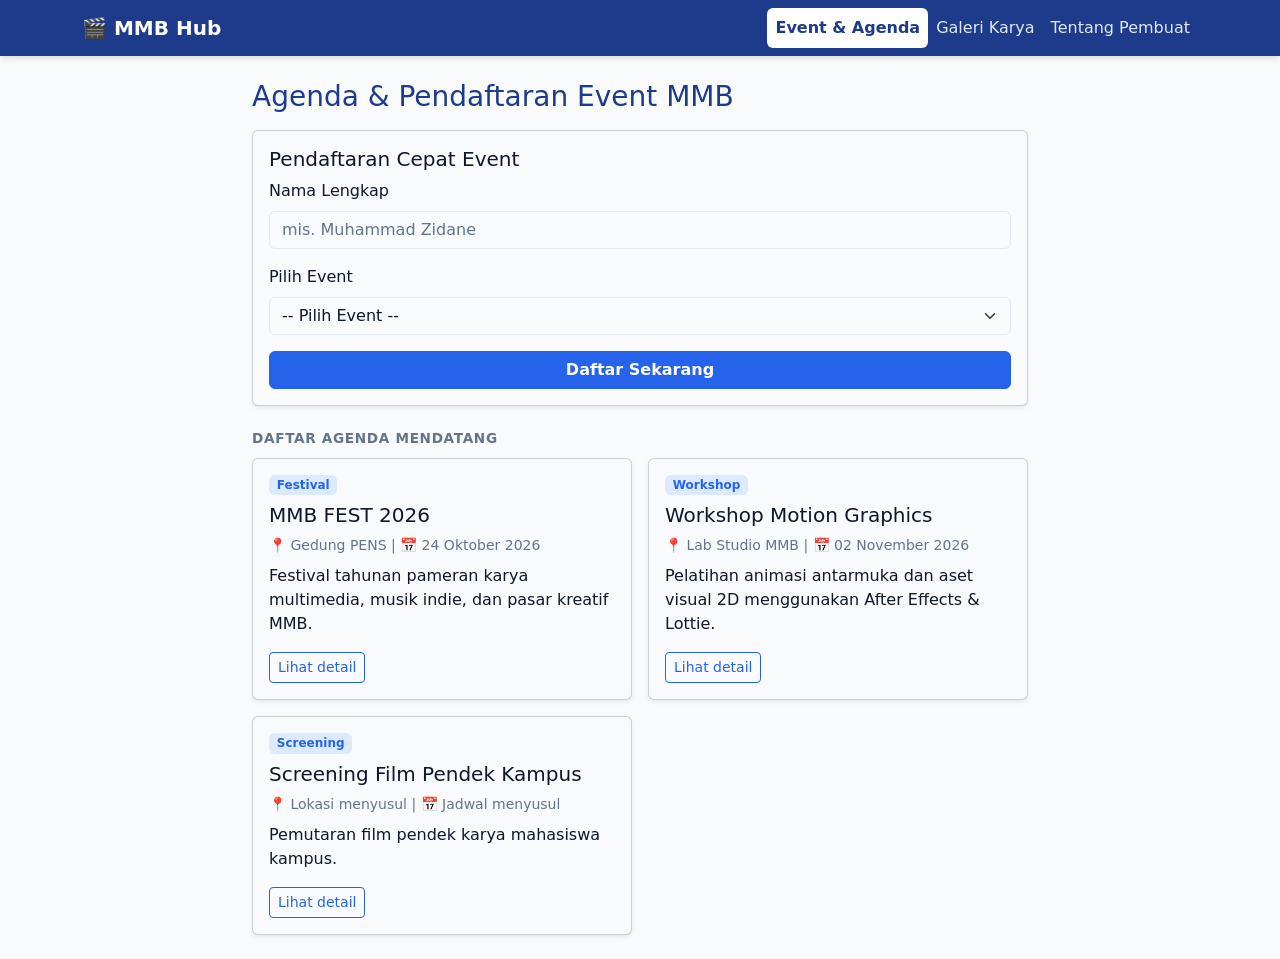
==== index.html @ b41ad84f "feat(ui): pasang Bootstrap 5.3.3 (navbar, card, modal, toast) dan pembungkus ui-pustaka.js" ====
<!doctype html>
<html lang="id">
<head>
  <meta charset="utf-8">
  <meta name="viewport" content="width=device-width, initial-scale=1">
  <title>MMB Media & Event Hub — Project Akhir PPV</title>
  <!-- Bootstrap 5.3.3 (versi terkunci). Urutan penting: pustaka dulu, gaya sendiri sesudahnya. -->
  <link rel="stylesheet" href="https://cdn.jsdelivr.net/npm/bootstrap@5.3.3/dist/css/bootstrap.min.css">
  <link rel="stylesheet" href="src/style.css">
</head>
<body>
  <a class="visually-hidden-focusable" href="#konten">Lewati ke konten</a>

  <!-- KOMPONEN 1: Navbar (collapse di layar sempit) -->
  <nav class="navbar navbar-expand-md app-navbar sticky-top" aria-label="Navigasi utama">
    <div class="container">
      <a class="navbar-brand" href="#event" data-view="event"><span aria-hidden="true">🎬</span> MMB Hub</a>
      <button class="navbar-toggler" type="button" data-bs-toggle="collapse" data-bs-target="#menuUtama"
              aria-controls="menuUtama" aria-expanded="false" aria-label="Buka menu">
        <span class="navbar-toggler-icon"></span>
      </button>
      <div class="collapse navbar-collapse" id="menuUtama">
        <ul class="navbar-nav ms-md-auto" id="menu-tampilan">
          <li class="nav-item"><button type="button" class="nav-link active" data-view="event" aria-current="page">Event &amp; Agenda</button></li>
          <li class="nav-item"><button type="button" class="nav-link" data-view="galeri">Galeri Karya</button></li>
          <li class="nav-item"><button type="button" class="nav-link" data-view="tentang">Tentang Pembuat</button></li>
        </ul>
      </div>
    </div>
  </nav>

  <main id="konten" class="container app-container py-4">

    <!-- Tampilan 1: Event & Agenda -->
    <section id="event" class="view-section aktif" aria-labelledby="judul-event">
      <h1 id="judul-event" class="h3 mb-3">Agenda &amp; Pendaftaran Event MMB</h1>

      <!-- KOMPONEN 2: Card (form pendaftaran) -->
      <div class="card shadow-sm mb-4">
        <div class="card-body">
          <h2 class="h5 card-title">Pendaftaran Cepat Event</h2>
          <form id="form-rsvp" novalidate>
            <div class="mb-3">
              <label for="nama" class="form-label">Nama Lengkap</label>
              <input type="text" id="nama" name="nama" class="form-control" placeholder="mis. Muhammad Zidane" autocomplete="off" aria-describedby="err-nama">
              <div id="err-nama" class="invalid-feedback" role="alert"></div>
            </div>
            <div class="mb-3">
              <label for="pilihan-event" class="form-label">Pilih Event</label>
              <select id="pilihan-event" name="pilihan-event" class="form-select" aria-describedby="err-event"></select>
              <div id="err-event" class="invalid-feedback" role="alert"></div>
            </div>
            <button type="submit" class="btn btn-primary w-100">Daftar Sekarang</button>
          </form>
        </div>
      </div>

      <h2 class="section-title">Daftar Agenda Mendatang</h2>
      <div id="event-grid" class="row g-3"></div>
    </section>

    <!-- Tampilan 2: Galeri Karya (media gambar + audio) -->
    <section id="galeri" class="view-section" hidden aria-labelledby="judul-galeri">
      <h1 id="judul-galeri" class="h3 mb-3">Galeri Karya &amp; Aset Media</h1>

      <div class="card shadow-sm mb-4">
        <div class="card-body">
          <h2 class="h5 card-title"><span aria-hidden="true">🎵</span> Audio Highlight: Theme Song MMB FEST</h2>
          <p class="text-body-secondary small">Sampel audio promosi event MMB FEST 2026</p>
          <audio id="audio-jingle" controls class="w-100">
            <source src="assets/jingle-mmbfest.mp3" type="audio/mpeg">
            <source src="assets/jingle-mmbfest.ogg" type="audio/ogg">
            Peramban Anda tidak mendukung elemen pemutar audio.
          </audio>
          <p id="audio-pesan" class="text-danger small mt-2 mb-0" role="status" hidden>Audio belum bisa dimuat. Coba muat ulang halaman.</p>
        </div>
      </div>

      <div class="row g-3">
        <div class="col-12 col-md-6">
          <article class="card h-100 shadow-sm">
            <div class="img-wrapper m-3 mb-0">
              <img src="assets/poster-mmbfest.jpg" alt="Poster Resmi MMB FEST 2026" class="media-img" loading="lazy">
            </div>
            <div class="card-body">
              <h2 class="h5 card-title">Brand Identity MMB FEST 2026</h2>
              <p class="card-text">Supergraphics &amp; pedoman visual identitas brand MMB FEST.</p>
            </div>
          </article>
        </div>
        <div class="col-12 col-md-6">
          <article class="card h-100 shadow-sm">
            <div class="img-wrapper m-3 mb-0">
              <img src="assets/kopi-tjangkir.jpg" alt="Desain Aset Motion Graphics Kopi Tjangkir" class="media-img" loading="lazy">
            </div>
            <div class="card-body">
              <h2 class="h5 card-title">Motion Graphics Kopi Tjangkir</h2>
              <p class="card-text">Katalog aset animasi promosional cafe dan spot kreatif.</p>
            </div>
          </article>
        </div>
      </div>
    </section>

    <!-- Tampilan 3: Tentang Pembuat -->
    <section id="tentang" class="view-section" hidden aria-labelledby="judul-tentang">
      <h1 id="judul-tentang" class="h3 mb-3">Tentang Pembuat Prototipe</h1>
      <div class="card shadow-sm">
        <div class="card-body">
          <div class="d-flex align-items-center gap-3 mb-3">
            <div class="avatar" aria-hidden="true">MZ</div>
            <div>
              <h2 class="h5 mb-1">Muhammad Zidane Khairu Najah</h2>
              <p class="text-body-secondary small mb-0">NRP: 5125500046 | Kelas: 3 D3 MM B</p>
              <p class="text-body-secondary small mb-0">Politeknik Elektronika Negeri Surabaya (PENS)</p>
            </div>
          </div>
          <hr>
          <h3 class="h6">Fokus Keahlian &amp; Minat:</h3>
          <ul>
            <li>🎨 Graphic Design &amp; Visual Brand Identity</li>
            <li>🎬 Motion Graphics &amp; 2D Animation</li>
            <li>💻 Pemrograman Visual &amp; Front-End Web Development</li>
          </ul>
          <p class="small text-body-secondary mb-0">Dikembangkan dari Tugas 4 menjadi Project Akhir Praktikum Pemrograman Visual (TB033109).</p>
        </div>
      </div>
    </section>
  </main>

  <!-- KOMPONEN 3: Modal (detail event) -->
  <div class="modal fade" id="modalDetail" tabindex="-1" aria-labelledby="judulDetail" aria-hidden="true">
    <div class="modal-dialog modal-dialog-centered">
      <div class="modal-content">
        <div class="modal-header">
          <h2 class="modal-title h5" id="judulDetail" data-judul></h2>
          <button type="button" class="btn-close" data-bs-dismiss="modal" aria-label="Tutup"></button>
        </div>
        <div class="modal-body">
          <p class="text-body-secondary small" data-meta></p>
          <p data-isi class="mb-0"></p>
        </div>
        <div class="modal-footer">
          <button type="button" class="btn btn-outline-secondary" data-bs-dismiss="modal">Tutup</button>
          <button type="button" class="btn btn-primary" id="tombol-daftar-modal">Daftar event ini</button>
        </div>
      </div>
    </div>
  </div>

  <!-- KOMPONEN 4: Toast (umpan balik pendaftaran) -->
  <div class="toast-container position-fixed bottom-0 end-0 p-3">
    <div id="toastInfo" class="toast align-items-center text-bg-success border-0" role="status" aria-live="polite" aria-atomic="true">
      <div class="d-flex">
        <div class="toast-body" data-pesan></div>
        <button type="button" class="btn-close btn-close-white me-2 m-auto" data-bs-dismiss="toast" aria-label="Tutup"></button>
      </div>
    </div>
  </div>

  <!-- Bundle JS Bootstrap (sudah termasuk Popper), versi terkunci. Hanya ui-pustaka.js yang memanggil API-nya. -->
  <script src="https://cdn.jsdelivr.net/npm/bootstrap@5.3.3/dist/js/bootstrap.bundle.min.js" defer></script>
  <script src="src/ui-pustaka.js" defer></script>
  <script src="src/main.js" defer></script>
</body>
</html>
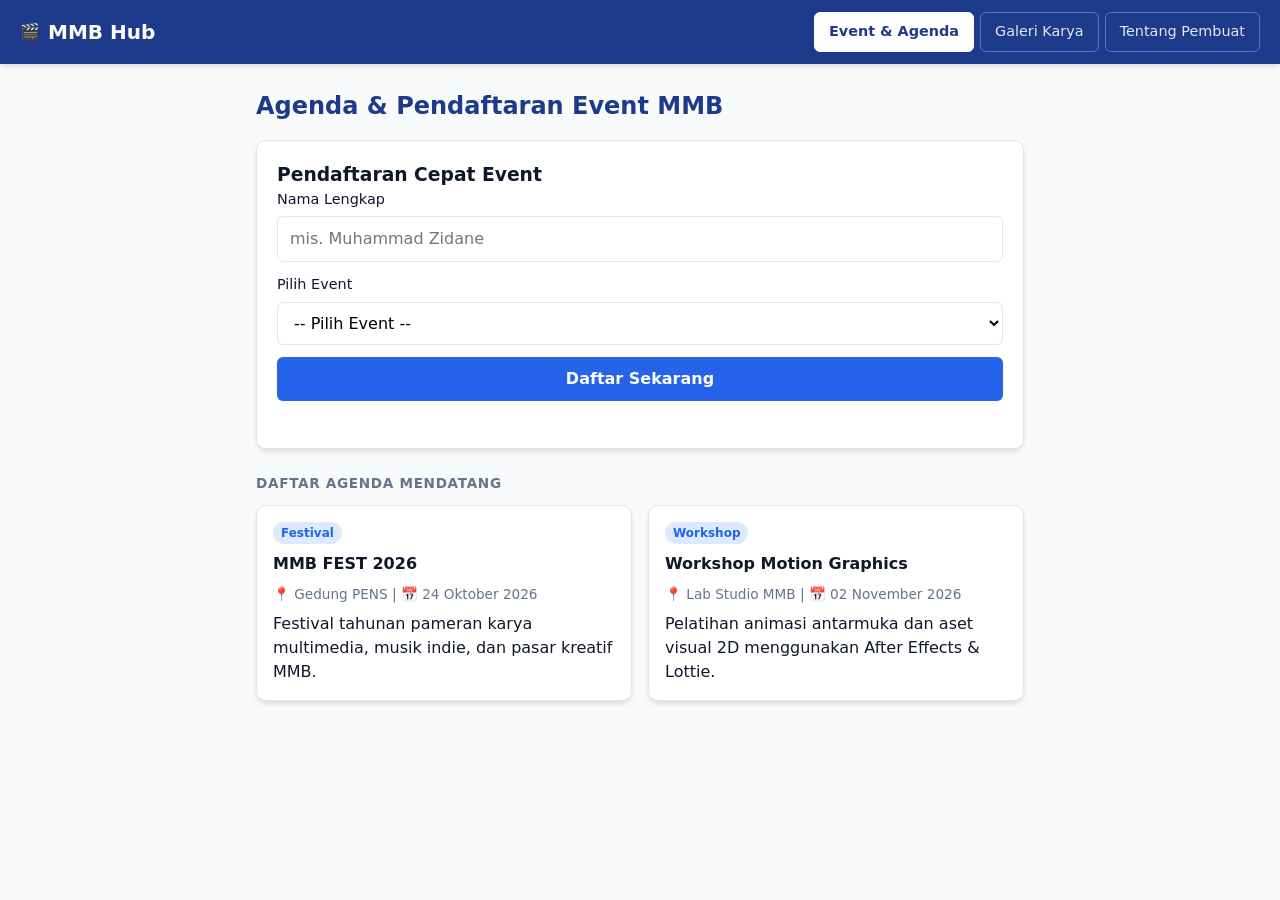
==== commit f19deac5: "docs: README awal dan struktur folder src/ assets/ docs/" ====
--- a/index.html
+++ b/index.html
@@ -3,164 +3,129 @@
 <head>
   <meta charset="utf-8">
   <meta name="viewport" content="width=device-width, initial-scale=1">
-  <title>MMB Media & Event Hub — Project Akhir PPV</title>
-  <!-- Bootstrap 5.3.3 (versi terkunci). Urutan penting: pustaka dulu, gaya sendiri sesudahnya. -->
-  <link rel="stylesheet" href="https://cdn.jsdelivr.net/npm/bootstrap@5.3.3/dist/css/bootstrap.min.css">
+  <title>MMB Media & Event Hub — Prototipe Terpadu</title>
   <link rel="stylesheet" href="src/style.css">
 </head>
 <body>
-  <a class="visually-hidden-focusable" href="#konten">Lewati ke konten</a>
+  <header class="app-header">
+    <div class="brand">
+      <span class="logo-icon" aria-hidden="true">🎬</span>
+      <h1>MMB Hub</h1>
+    </div>
+    <nav class="nav-tab" aria-label="Navigasi Utama">
+      <button type="button" data-view="event" aria-current="page">Event & Agenda</button>
+      <button type="button" data-view="galeri">Galeri Karya</button>
+      <button type="button" data-view="tentang">Tentang Pembuat</button>
+    </nav>
+  </header>
 
-  <!-- KOMPONEN 1: Navbar (collapse di layar sempit) -->
-  <nav class="navbar navbar-expand-md app-navbar sticky-top" aria-label="Navigasi utama">
-    <div class="container">
-      <a class="navbar-brand" href="#event" data-view="event"><span aria-hidden="true">🎬</span> MMB Hub</a>
-      <button class="navbar-toggler" type="button" data-bs-toggle="collapse" data-bs-target="#menuUtama"
-              aria-controls="menuUtama" aria-expanded="false" aria-label="Buka menu">
-        <span class="navbar-toggler-icon"></span>
-      </button>
-      <div class="collapse navbar-collapse" id="menuUtama">
-        <ul class="navbar-nav ms-md-auto" id="menu-tampilan">
-          <li class="nav-item"><button type="button" class="nav-link active" data-view="event" aria-current="page">Event &amp; Agenda</button></li>
-          <li class="nav-item"><button type="button" class="nav-link" data-view="galeri">Galeri Karya</button></li>
-          <li class="nav-item"><button type="button" class="nav-link" data-view="tentang">Tentang Pembuat</button></li>
-        </ul>
-      </div>
-    </div>
-  </nav>
-
-  <main id="konten" class="container app-container py-4">
-
+  <main class="app-container">
     <!-- Tampilan 1: Event & Agenda -->
     <section id="event" class="view-section aktif" aria-labelledby="judul-event">
-      <h1 id="judul-event" class="h3 mb-3">Agenda &amp; Pendaftaran Event MMB</h1>
-
-      <!-- KOMPONEN 2: Card (form pendaftaran) -->
-      <div class="card shadow-sm mb-4">
-        <div class="card-body">
-          <h2 class="h5 card-title">Pendaftaran Cepat Event</h2>
-          <form id="form-rsvp" novalidate>
-            <div class="mb-3">
-              <label for="nama" class="form-label">Nama Lengkap</label>
-              <input type="text" id="nama" name="nama" class="form-control" placeholder="mis. Muhammad Zidane" autocomplete="off" aria-describedby="err-nama">
-              <div id="err-nama" class="invalid-feedback" role="alert"></div>
-            </div>
-            <div class="mb-3">
-              <label for="pilihan-event" class="form-label">Pilih Event</label>
-              <select id="pilihan-event" name="pilihan-event" class="form-select" aria-describedby="err-event"></select>
-              <div id="err-event" class="invalid-feedback" role="alert"></div>
-            </div>
-            <button type="submit" class="btn btn-primary w-100">Daftar Sekarang</button>
-          </form>
-        </div>
+      <h2 id="judul-event">Agenda & Pendaftaran Event MMB</h2>
+      
+      <div class="card-box">
+        <h3>Pendaftaran Cepat Event</h3>
+        <form id="form-rsvp" novalidate>
+          <div class="form-group">
+            <label for="nama">Nama Lengkap</label>
+            <input type="text" id="nama" name="nama" placeholder="mis. Muhammad Zidane" autocomplete="off">
+          </div>
+          <div class="form-group">
+            <label for="pilihan-event">Pilih Event</label>
+            <select id="pilihan-event" name="pilihan-event">
+              <option value="">-- Pilih Event --</option>
+              <option value="MMB Fest 2026">MMB FEST 2026</option>
+              <option value="Workshop Motion Graphics">Workshop Motion Graphics</option>
+              <option value="Screening Film Pendek">Screening Film Pendek Kampus</option>
+            </select>
+          </div>
+          <button type="submit" class="btn-primary">Daftar Sekarang</button>
+          <p id="pesan-form" class="pesan-status" role="alert"></p>
+        </form>
       </div>
 
-      <h2 class="section-title">Daftar Agenda Mendatang</h2>
-      <div id="event-grid" class="row g-3"></div>
+      <div class="section-title">Daftar Agenda Mendatang</div>
+      <div id="event-grid" class="grid-container">
+        <article class="card">
+          <span class="badge">Festival</span>
+          <h4>MMB FEST 2026</h4>
+          <p class="meta">📍 Gedung PENS | 📅 24 Oktober 2026</p>
+          <p>Festival tahunan pameran karya multimedia, musik indie, dan pasar kreatif MMB.</p>
+        </article>
+        <article class="card">
+          <span class="badge">Workshop</span>
+          <h4>Workshop Motion Graphics</h4>
+          <p class="meta">📍 Lab Studio MMB | 📅 02 November 2026</p>
+          <p>Pelatihan animasi antarmuka dan aset visual 2D menggunakan After Effects & Lottie.</p>
+        </article>
+      </div>
     </section>
 
-    <!-- Tampilan 2: Galeri Karya (media gambar + audio) -->
+    <!-- Tampilan 2: Galeri Karya (Media Gambar & Audio) -->
     <section id="galeri" class="view-section" hidden aria-labelledby="judul-galeri">
-      <h1 id="judul-galeri" class="h3 mb-3">Galeri Karya &amp; Aset Media</h1>
+      <h2 id="judul-galeri">Galeri Karya & Aset Media</h2>
 
-      <div class="card shadow-sm mb-4">
-        <div class="card-body">
-          <h2 class="h5 card-title"><span aria-hidden="true">🎵</span> Audio Highlight: Theme Song MMB FEST</h2>
-          <p class="text-body-secondary small">Sampel audio promosi event MMB FEST 2026</p>
-          <audio id="audio-jingle" controls class="w-100">
-            <source src="assets/jingle-mmbfest.mp3" type="audio/mpeg">
-            <source src="assets/jingle-mmbfest.ogg" type="audio/ogg">
-            Peramban Anda tidak mendukung elemen pemutar audio.
-          </audio>
-          <p id="audio-pesan" class="text-danger small mt-2 mb-0" role="status" hidden>Audio belum bisa dimuat. Coba muat ulang halaman.</p>
-        </div>
+      <!-- Media 2: Audio Player -->
+      <div class="card-box audio-card">
+        <h3>🎵 Audio Highlight: Theme Song MMB FEST</h3>
+        <p class="meta">Sampel audio promosi event MMB FEST 2026</p>
+        <audio controls class="audio-player">
+          <source src="assets/jingle-mmbfest.mp3" type="audio/mpeg">
+          <source src="assets/jingle-mmbfest.ogg" type="audio/ogg">
+          Peramban Anda tidak mendukung elemen pemutar audio.
+        </audio>
       </div>
 
-      <div class="row g-3">
-        <div class="col-12 col-md-6">
-          <article class="card h-100 shadow-sm">
-            <div class="img-wrapper m-3 mb-0">
-              <img src="assets/poster-mmbfest.jpg" alt="Poster Resmi MMB FEST 2026" class="media-img" loading="lazy">
-            </div>
-            <div class="card-body">
-              <h2 class="h5 card-title">Brand Identity MMB FEST 2026</h2>
-              <p class="card-text">Supergraphics &amp; pedoman visual identitas brand MMB FEST.</p>
-            </div>
-          </article>
-        </div>
-        <div class="col-12 col-md-6">
-          <article class="card h-100 shadow-sm">
-            <div class="img-wrapper m-3 mb-0">
-              <img src="assets/kopi-tjangkir.jpg" alt="Desain Aset Motion Graphics Kopi Tjangkir" class="media-img" loading="lazy">
-            </div>
-            <div class="card-body">
-              <h2 class="h5 card-title">Motion Graphics Kopi Tjangkir</h2>
-              <p class="card-text">Katalog aset animasi promosional cafe dan spot kreatif.</p>
-            </div>
-          </article>
-        </div>
+      <!-- Media 1: Gambar dengan Fallback Error Handler -->
+      <div class="grid-container">
+        <article class="card media-card">
+          <div class="img-wrapper">
+            <img src="assets/poster-mmbfest.jpg" alt="Poster Resmi MMB FEST 2026" class="media-img">
+          </div>
+          <div class="card-body">
+            <h4>Brand Identity MMB FEST 2026</h4>
+            <p>Supergraphics & pedoman visual identitas brand MMB FEST.</p>
+          </div>
+        </article>
+
+        <article class="card media-card">
+          <div class="img-wrapper">
+            <img src="assets/kopi-tjangkir.jpg" alt="Desain Aset Motion Graphics Kopi Tjangkir" class="media-img">
+          </div>
+          <div class="card-body">
+            <h4>Motion Graphics Kopi Tjangkir</h4>
+            <p>Katalog aset animasi promosional cafe dan spot kreatif.</p>
+          </div>
+        </article>
       </div>
     </section>
 
     <!-- Tampilan 3: Tentang Pembuat -->
     <section id="tentang" class="view-section" hidden aria-labelledby="judul-tentang">
-      <h1 id="judul-tentang" class="h3 mb-3">Tentang Pembuat Prototipe</h1>
-      <div class="card shadow-sm">
-        <div class="card-body">
-          <div class="d-flex align-items-center gap-3 mb-3">
-            <div class="avatar" aria-hidden="true">MZ</div>
-            <div>
-              <h2 class="h5 mb-1">Muhammad Zidane Khairu Najah</h2>
-              <p class="text-body-secondary small mb-0">NRP: 5125500046 | Kelas: 3 D3 MM B</p>
-              <p class="text-body-secondary small mb-0">Politeknik Elektronika Negeri Surabaya (PENS)</p>
-            </div>
+      <h2 id="judul-tentang">Tentang Pembuat Prototipe</h2>
+      
+      <div class="card-box profile-card">
+        <div class="profile-header">
+          <div class="avatar">MZ</div>
+          <div>
+            <h3>Muhammad Zidane Khairu Najah</h3>
+            <p class="meta">NRP: 5125500046 | Kelas: 3 D3 MM B</p>
+            <p class="meta">Politeknik Elektronika Negeri Surabaya (PENS)</p>
           </div>
-          <hr>
-          <h3 class="h6">Fokus Keahlian &amp; Minat:</h3>
-          <ul>
-            <li>🎨 Graphic Design &amp; Visual Brand Identity</li>
-            <li>🎬 Motion Graphics &amp; 2D Animation</li>
-            <li>💻 Pemrograman Visual &amp; Front-End Web Development</li>
-          </ul>
-          <p class="small text-body-secondary mb-0">Dikembangkan dari Tugas 4 menjadi Project Akhir Praktikum Pemrograman Visual (TB033109).</p>
         </div>
+        <hr class="divider">
+        <h4>Fokus Keahlian & Minat:</h4>
+        <ul class="skills-list">
+          <li>🎨 Graphic Design & Visual Brand Identity</li>
+          <li>🎬 Motion Graphics & 2D Animation</li>
+          <li>💻 Pemrograman Visual & Front-End Web Development</li>
+        </ul>
+        <p class="note">Aplikasi ini dikembangkan sebagai Tugas 4 Praktikum Pemrograman Visual (TB033109).</p>
       </div>
     </section>
   </main>
 
-  <!-- KOMPONEN 3: Modal (detail event) -->
-  <div class="modal fade" id="modalDetail" tabindex="-1" aria-labelledby="judulDetail" aria-hidden="true">
-    <div class="modal-dialog modal-dialog-centered">
-      <div class="modal-content">
-        <div class="modal-header">
-          <h2 class="modal-title h5" id="judulDetail" data-judul></h2>
-          <button type="button" class="btn-close" data-bs-dismiss="modal" aria-label="Tutup"></button>
-        </div>
-        <div class="modal-body">
-          <p class="text-body-secondary small" data-meta></p>
-          <p data-isi class="mb-0"></p>
-        </div>
-        <div class="modal-footer">
-          <button type="button" class="btn btn-outline-secondary" data-bs-dismiss="modal">Tutup</button>
-          <button type="button" class="btn btn-primary" id="tombol-daftar-modal">Daftar event ini</button>
-        </div>
-      </div>
-    </div>
-  </div>
-
-  <!-- KOMPONEN 4: Toast (umpan balik pendaftaran) -->
-  <div class="toast-container position-fixed bottom-0 end-0 p-3">
-    <div id="toastInfo" class="toast align-items-center text-bg-success border-0" role="status" aria-live="polite" aria-atomic="true">
-      <div class="d-flex">
-        <div class="toast-body" data-pesan></div>
-        <button type="button" class="btn-close btn-close-white me-2 m-auto" data-bs-dismiss="toast" aria-label="Tutup"></button>
-      </div>
-    </div>
-  </div>
-
-  <!-- Bundle JS Bootstrap (sudah termasuk Popper), versi terkunci. Hanya ui-pustaka.js yang memanggil API-nya. -->
-  <script src="https://cdn.jsdelivr.net/npm/bootstrap@5.3.3/dist/js/bootstrap.bundle.min.js" defer></script>
-  <script src="src/ui-pustaka.js" defer></script>
   <script src="src/main.js" defer></script>
 </body>
 </html>
--- a/src/style.css
+++ b/src/style.css
@@ -0,0 +1,310 @@
+:root {
+  --primary: #1e3a8a;
+  --accent: #2563eb;
+  --accent-hover: #1d4ed8;
+  --bg: #f8fafc;
+  --surface: #ffffff;
+  --text: #0f172a;
+  --muted: #64748b;
+  --border: #e2e8f0;
+  --error: #dc2626;
+  --success: #16a34a;
+  --shadow: 0 4px 6px -1px rgba(0, 0, 0, 0.1), 0 2px 4px -2px rgba(0, 0, 0, 0.05);
+  font-family: system-ui, -apple-system, BlinkMacSystemFont, "Segoe UI", Roboto, sans-serif;
+}
+
+* {
+  box-sizing: border-box;
+  margin: 0;
+  padding: 0;
+}
+
+body {
+  background-color: var(--bg);
+  color: var(--text);
+  line-height: 1.5;
+  overflow-x: hidden;
+}
+
+/* Header & Navigasi */
+.app-header {
+  background-color: var(--primary);
+  color: #ffffff;
+  padding: 12px 20px;
+  display: flex;
+  flex-wrap: wrap;
+  align-items: center;
+  justify-content: space-between;
+  gap: 12px;
+  box-shadow: var(--shadow);
+}
+
+.brand {
+  display: flex;
+  align-items: center;
+  gap: 8px;
+}
+
+.brand h1 {
+  font-size: 1.25rem;
+  font-weight: 700;
+}
+
+.nav-tab {
+  display: flex;
+  gap: 6px;
+}
+
+.nav-tab button {
+  background: transparent;
+  color: #e2e8f0;
+  border: 1px solid rgba(255, 255, 255, 0.3);
+  padding: 8px 14px;
+  border-radius: 6px;
+  font: inherit;
+  font-size: 0.9rem;
+  cursor: pointer;
+  transition: background-color 0.2s, color 0.2s;
+}
+
+.nav-tab button:hover {
+  background: rgba(255, 255, 255, 0.15);
+}
+
+.nav-tab button[aria-current="page"] {
+  background-color: #ffffff;
+  color: var(--primary);
+  font-weight: 600;
+  border-color: #ffffff;
+}
+
+/* Container & Layout */
+.app-container {
+  max-width: 800px;
+  margin: 24px auto;
+  padding: 0 16px;
+}
+
+.view-section {
+  opacity: 0;
+  transform: translateY(10px);
+  transition: opacity 0.25s ease-out, transform 0.25s ease-out;
+}
+
+.view-section.aktif {
+  opacity: 1;
+  transform: translateY(0);
+}
+
+.view-section h2 {
+  font-size: 1.5rem;
+  margin-bottom: 16px;
+  color: var(--primary);
+}
+
+.section-title {
+  font-weight: 600;
+  margin: 24px 0 12px;
+  color: var(--muted);
+  text-transform: uppercase;
+  font-size: 0.85rem;
+  letter-spacing: 0.05em;
+}
+
+/* Kartu & Kotak Konten */
+.card-box {
+  background: var(--surface);
+  border: 1px solid var(--border);
+  border-radius: 10px;
+  padding: 20px;
+  box-shadow: var(--shadow);
+  margin-bottom: 20px;
+}
+
+.grid-container {
+  display: grid;
+  grid-template-columns: repeat(auto-fit, minmax(280px, 1fr));
+  gap: 16px;
+}
+
+.card {
+  background: var(--surface);
+  border: 1px solid var(--border);
+  border-radius: 10px;
+  padding: 16px;
+  box-shadow: var(--shadow);
+  display: flex;
+  flex-direction: column;
+  gap: 8px;
+}
+
+.badge {
+  align-self: flex-start;
+  background-color: #dbeafe;
+  color: var(--accent);
+  font-size: 0.75rem;
+  font-weight: 600;
+  padding: 2px 8px;
+  border-radius: 12px;
+}
+
+.meta {
+  font-size: 0.85rem;
+  color: var(--muted);
+}
+
+/* Form Interaktif */
+.form-group {
+  margin-bottom: 12px;
+  display: flex;
+  flex-direction: column;
+  gap: 6px;
+}
+
+label {
+  font-size: 0.9rem;
+  font-weight: 500;
+}
+
+input, select {
+  width: 100%;
+  padding: 10px 12px;
+  border: 1px solid var(--border);
+  border-radius: 6px;
+  font: inherit;
+  background-color: #fff;
+}
+
+input[aria-invalid="true"] {
+  border-color: var(--error);
+  outline: 1px solid var(--error);
+}
+
+.btn-primary {
+  background-color: var(--accent);
+  color: #ffffff;
+  border: 0;
+  padding: 10px 18px;
+  border-radius: 6px;
+  font: inherit;
+  font-weight: 600;
+  cursor: pointer;
+  transition: background-color 0.2s;
+  width: 100%;
+}
+
+.btn-primary:hover {
+  background-color: var(--accent-hover);
+}
+
+.pesan-status {
+  margin-top: 10px;
+  font-size: 0.875rem;
+  min-height: 1.2em;
+}
+
+.pesan-status.error {
+  color: var(--error);
+}
+
+.pesan-status.sukses {
+  color: var(--success);
+}
+
+/* Media Element styling */
+.audio-player {
+  width: 100%;
+  margin-top: 10px;
+}
+
+.img-wrapper {
+  width: 100%;
+  height: 180px;
+  background-color: #e2e8f0;
+  border-radius: 6px;
+  overflow: hidden;
+  display: flex;
+  align-items: center;
+  justify-content: center;
+}
+
+.media-img {
+  width: 100%;
+  height: 100%;
+  object-fit: cover;
+}
+
+.img-fallback {
+  color: var(--muted);
+  font-size: 0.85rem;
+  text-align: center;
+  padding: 10px;
+}
+
+/* Profile Card */
+.profile-header {
+  display: flex;
+  align-items: center;
+  gap: 16px;
+}
+
+.avatar {
+  width: 56px;
+  height: 56px;
+  border-radius: 50%;
+  background-color: var(--primary);
+  color: #fff;
+  display: flex;
+  align-items: center;
+  justify-content: center;
+  font-weight: bold;
+  font-size: 1.2rem;
+}
+
+.divider {
+  margin: 16px 0;
+  border: 0;
+  border-top: 1px solid var(--border);
+}
+
+.skills-list {
+  list-style: none;
+  margin: 8px 0 16px;
+}
+
+.skills-list li {
+  padding: 4px 0;
+  font-size: 0.95rem;
+}
+
+.note {
+  font-size: 0.85rem;
+  color: var(--muted);
+  font-style: italic;
+}
+
+/* Aksesibilitas: Prefers Reduced Motion */
+@media (prefers-reduced-motion: reduce) {
+  .view-section {
+    transition: none !important;
+  }
+}
+
+/* Responsif Layar Ponsel (~400px) */
+@media (max-width: 600px) {
+  .app-header {
+    flex-direction: column;
+    align-items: stretch;
+  }
+  
+  .nav-tab {
+    justify-content: space-between;
+  }
+  
+  .nav-tab button {
+    flex: 1;
+    padding: 8px 4px;
+    font-size: 0.8rem;
+    text-align: center;
+  }
+}
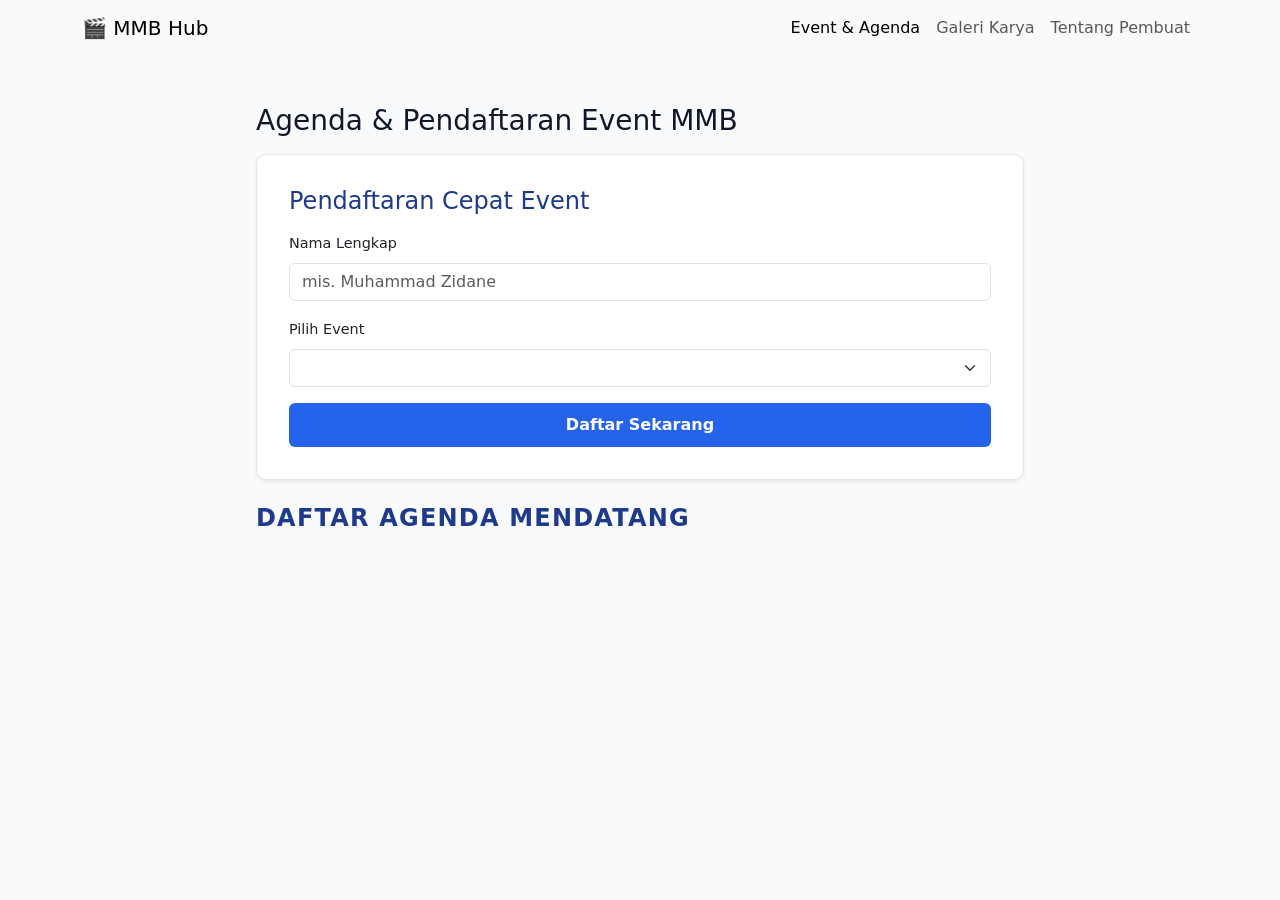
==== commit fbce377c: "fix(navbar): tutup menu otomatis di layar mobile" ====
--- a/index.html
+++ b/index.html
@@ -3,129 +3,164 @@
 <head>
   <meta charset="utf-8">
   <meta name="viewport" content="width=device-width, initial-scale=1">
-  <title>MMB Media & Event Hub — Prototipe Terpadu</title>
+  <title>MMB Media & Event Hub — Project Akhir PPV</title>
+  <!-- Bootstrap 5.3.3 (versi terkunci). Urutan penting: pustaka dulu, gaya sendiri sesudahnya. -->
+  <link rel="stylesheet" href="https://cdn.jsdelivr.net/npm/bootstrap@5.3.3/dist/css/bootstrap.min.css">
   <link rel="stylesheet" href="src/style.css">
 </head>
 <body>
-  <header class="app-header">
-    <div class="brand">
-      <span class="logo-icon" aria-hidden="true">🎬</span>
-      <h1>MMB Hub</h1>
+  <a class="visually-hidden-focusable" href="#konten">Lewati ke konten</a>
+
+  <!-- KOMPONEN 1: Navbar (collapse di layar sempit) -->
+  <nav class="navbar navbar-expand-md app-navbar sticky-top" aria-label="Navigasi utama">
+    <div class="container">
+      <a class="navbar-brand" href="#event" data-view="event"><span aria-hidden="true">🎬</span> MMB Hub</a>
+      <button class="navbar-toggler" type="button" data-bs-toggle="collapse" data-bs-target="#menuUtama"
+              aria-controls="menuUtama" aria-expanded="false" aria-label="Buka menu">
+        <span class="navbar-toggler-icon"></span>
+      </button>
+      <div class="collapse navbar-collapse" id="menuUtama">
+        <ul class="navbar-nav ms-md-auto" id="menu-tampilan">
+<li class="nav-item"><button type="button" class="nav-link active" data-bs-toggle="collapse" data-bs-target=".navbar-collapse.show" data-view="event" aria-current="page">Event &amp; Agenda</button></li>
+<li class="nav-item"><button type="button" class="nav-link" data-bs-toggle="collapse" data-bs-target=".navbar-collapse.show" data-view="galeri">Galeri Karya</button></li>
+<li class="nav-item"><button type="button" class="nav-link" data-bs-toggle="collapse" data-bs-target=".navbar-collapse.show" data-view="tentang">Tentang Pembuat</button></li>
+        </ul>
+      </div>
     </div>
-    <nav class="nav-tab" aria-label="Navigasi Utama">
-      <button type="button" data-view="event" aria-current="page">Event & Agenda</button>
-      <button type="button" data-view="galeri">Galeri Karya</button>
-      <button type="button" data-view="tentang">Tentang Pembuat</button>
-    </nav>
-  </header>
+  </nav>
 
-  <main class="app-container">
+  <main id="konten" class="container app-container py-4">
+
     <!-- Tampilan 1: Event & Agenda -->
     <section id="event" class="view-section aktif" aria-labelledby="judul-event">
-      <h2 id="judul-event">Agenda & Pendaftaran Event MMB</h2>
-      
-      <div class="card-box">
-        <h3>Pendaftaran Cepat Event</h3>
-        <form id="form-rsvp" novalidate>
-          <div class="form-group">
-            <label for="nama">Nama Lengkap</label>
-            <input type="text" id="nama" name="nama" placeholder="mis. Muhammad Zidane" autocomplete="off">
-          </div>
-          <div class="form-group">
-            <label for="pilihan-event">Pilih Event</label>
-            <select id="pilihan-event" name="pilihan-event">
-              <option value="">-- Pilih Event --</option>
-              <option value="MMB Fest 2026">MMB FEST 2026</option>
-              <option value="Workshop Motion Graphics">Workshop Motion Graphics</option>
-              <option value="Screening Film Pendek">Screening Film Pendek Kampus</option>
-            </select>
-          </div>
-          <button type="submit" class="btn-primary">Daftar Sekarang</button>
-          <p id="pesan-form" class="pesan-status" role="alert"></p>
-        </form>
+      <h1 id="judul-event" class="h3 mb-3">Agenda &amp; Pendaftaran Event MMB</h1>
+
+      <!-- KOMPONEN 2: Card (form pendaftaran) -->
+      <div class="card shadow-sm mb-4">
+        <div class="card-body">
+          <h2 class="h5 card-title">Pendaftaran Cepat Event</h2>
+          <form id="form-rsvp" novalidate>
+            <div class="mb-3">
+              <label for="nama" class="form-label">Nama Lengkap</label>
+              <input type="text" id="nama" name="nama" class="form-control" placeholder="mis. Muhammad Zidane" autocomplete="off" aria-describedby="err-nama">
+              <div id="err-nama" class="invalid-feedback" role="alert"></div>
+            </div>
+            <div class="mb-3">
+              <label for="pilihan-event" class="form-label">Pilih Event</label>
+              <select id="pilihan-event" name="pilihan-event" class="form-select" aria-describedby="err-event"></select>
+              <div id="err-event" class="invalid-feedback" role="alert"></div>
+            </div>
+            <button type="submit" class="btn btn-primary w-100">Daftar Sekarang</button>
+          </form>
+        </div>
       </div>
 
-      <div class="section-title">Daftar Agenda Mendatang</div>
-      <div id="event-grid" class="grid-container">
-        <article class="card">
-          <span class="badge">Festival</span>
-          <h4>MMB FEST 2026</h4>
-          <p class="meta">📍 Gedung PENS | 📅 24 Oktober 2026</p>
-          <p>Festival tahunan pameran karya multimedia, musik indie, dan pasar kreatif MMB.</p>
-        </article>
-        <article class="card">
-          <span class="badge">Workshop</span>
-          <h4>Workshop Motion Graphics</h4>
-          <p class="meta">📍 Lab Studio MMB | 📅 02 November 2026</p>
-          <p>Pelatihan animasi antarmuka dan aset visual 2D menggunakan After Effects & Lottie.</p>
-        </article>
-      </div>
+      <h2 class="section-title">Daftar Agenda Mendatang</h2>
+      <div id="event-grid" class="row g-3"></div>
     </section>
 
-    <!-- Tampilan 2: Galeri Karya (Media Gambar & Audio) -->
+    <!-- Tampilan 2: Galeri Karya (media gambar + audio) -->
     <section id="galeri" class="view-section" hidden aria-labelledby="judul-galeri">
-      <h2 id="judul-galeri">Galeri Karya & Aset Media</h2>
+      <h1 id="judul-galeri" class="h3 mb-3">Galeri Karya &amp; Aset Media</h1>
 
-      <!-- Media 2: Audio Player -->
-      <div class="card-box audio-card">
-        <h3>🎵 Audio Highlight: Theme Song MMB FEST</h3>
-        <p class="meta">Sampel audio promosi event MMB FEST 2026</p>
-        <audio controls class="audio-player">
-          <source src="assets/jingle-mmbfest.mp3" type="audio/mpeg">
-          <source src="assets/jingle-mmbfest.ogg" type="audio/ogg">
-          Peramban Anda tidak mendukung elemen pemutar audio.
-        </audio>
+      <div class="card shadow-sm mb-4">
+        <div class="card-body">
+          <h2 class="h5 card-title"><span aria-hidden="true">🎵</span> Audio Highlight: Theme Song MMB FEST</h2>
+          <p class="text-body-secondary small">Sampel audio promosi event MMB FEST 2026</p>
+          <audio id="audio-jingle" controls class="w-100">
+            <source src="assets/jingle-mmbfest.mp3" type="audio/mpeg">
+            <source src="assets/jingle-mmbfest.ogg" type="audio/ogg">
+            Peramban Anda tidak mendukung elemen pemutar audio.
+          </audio>
+          <p id="audio-pesan" class="text-danger small mt-2 mb-0" role="status" hidden>Audio belum bisa dimuat. Coba muat ulang halaman.</p>
+        </div>
       </div>
 
-      <!-- Media 1: Gambar dengan Fallback Error Handler -->
-      <div class="grid-container">
-        <article class="card media-card">
-          <div class="img-wrapper">
-            <img src="assets/poster-mmbfest.jpg" alt="Poster Resmi MMB FEST 2026" class="media-img">
-          </div>
-          <div class="card-body">
-            <h4>Brand Identity MMB FEST 2026</h4>
-            <p>Supergraphics & pedoman visual identitas brand MMB FEST.</p>
-          </div>
-        </article>
-
-        <article class="card media-card">
-          <div class="img-wrapper">
-            <img src="assets/kopi-tjangkir.jpg" alt="Desain Aset Motion Graphics Kopi Tjangkir" class="media-img">
-          </div>
-          <div class="card-body">
-            <h4>Motion Graphics Kopi Tjangkir</h4>
-            <p>Katalog aset animasi promosional cafe dan spot kreatif.</p>
-          </div>
-        </article>
+      <div class="row g-3">
+        <div class="col-12 col-md-6">
+          <article class="card h-100 shadow-sm">
+            <div class="img-wrapper m-3 mb-0">
+              <img src="assets/poster-mmbfest.jpg" alt="Poster Resmi MMB FEST 2026" class="media-img" loading="lazy">
+            </div>
+            <div class="card-body">
+              <h2 class="h5 card-title">Brand Identity MMB FEST 2026</h2>
+              <p class="card-text">Supergraphics &amp; pedoman visual identitas brand MMB FEST.</p>
+            </div>
+          </article>
+        </div>
+        <div class="col-12 col-md-6">
+          <article class="card h-100 shadow-sm">
+            <div class="img-wrapper m-3 mb-0">
+              <img src="assets/kopi-tjangkir.jpg" alt="Desain Aset Motion Graphics Kopi Tjangkir" class="media-img" loading="lazy">
+            </div>
+            <div class="card-body">
+              <h2 class="h5 card-title">Motion Graphics Kopi Tjangkir</h2>
+              <p class="card-text">Katalog aset animasi promosional cafe dan spot kreatif.</p>
+            </div>
+          </article>
+        </div>
       </div>
     </section>
 
     <!-- Tampilan 3: Tentang Pembuat -->
     <section id="tentang" class="view-section" hidden aria-labelledby="judul-tentang">
-      <h2 id="judul-tentang">Tentang Pembuat Prototipe</h2>
-      
-      <div class="card-box profile-card">
-        <div class="profile-header">
-          <div class="avatar">MZ</div>
-          <div>
-            <h3>Muhammad Zidane Khairu Najah</h3>
-            <p class="meta">NRP: 5125500046 | Kelas: 3 D3 MM B</p>
-            <p class="meta">Politeknik Elektronika Negeri Surabaya (PENS)</p>
+      <h1 id="judul-tentang" class="h3 mb-3">Tentang Pembuat Prototipe</h1>
+      <div class="card shadow-sm">
+        <div class="card-body">
+          <div class="d-flex align-items-center gap-3 mb-3">
+            <div class="avatar" aria-hidden="true">MZ</div>
+            <div>
+              <h2 class="h5 mb-1">Muhammad Zidane Khairu Najah</h2>
+              <p class="text-body-secondary small mb-0">NRP: 5125500046 | Kelas: 3 D3 MM B</p>
+              <p class="text-body-secondary small mb-0">Politeknik Elektronika Negeri Surabaya (PENS)</p>
+            </div>
           </div>
+          <hr>
+          <h3 class="h6">Fokus Keahlian &amp; Minat:</h3>
+          <ul>
+            <li>🎨 Graphic Design &amp; Visual Brand Identity</li>
+            <li>🎬 Motion Graphics &amp; 2D Animation</li>
+            <li>💻 Pemrograman Visual &amp; Front-End Web Development</li>
+          </ul>
+          <p class="small text-body-secondary mb-0">Dikembangkan dari Tugas 4 menjadi Project Akhir Praktikum Pemrograman Visual (TB033109).</p>
         </div>
-        <hr class="divider">
-        <h4>Fokus Keahlian & Minat:</h4>
-        <ul class="skills-list">
-          <li>🎨 Graphic Design & Visual Brand Identity</li>
-          <li>🎬 Motion Graphics & 2D Animation</li>
-          <li>💻 Pemrograman Visual & Front-End Web Development</li>
-        </ul>
-        <p class="note">Aplikasi ini dikembangkan sebagai Tugas 4 Praktikum Pemrograman Visual (TB033109).</p>
       </div>
     </section>
   </main>
 
+  <!-- KOMPONEN 3: Modal (detail event) -->
+  <div class="modal fade" id="modalDetail" tabindex="-1" aria-labelledby="judulDetail" aria-hidden="true">
+    <div class="modal-dialog modal-dialog-centered">
+      <div class="modal-content">
+        <div class="modal-header">
+          <h2 class="modal-title h5" id="judulDetail" data-judul></h2>
+          <button type="button" class="btn-close" data-bs-dismiss="modal" aria-label="Tutup"></button>
+        </div>
+        <div class="modal-body">
+          <p class="text-body-secondary small" data-meta></p>
+          <p data-isi class="mb-0"></p>
+        </div>
+        <div class="modal-footer">
+          <button type="button" class="btn btn-outline-secondary" data-bs-dismiss="modal">Tutup</button>
+          <button type="button" class="btn btn-primary" id="tombol-daftar-modal">Daftar event ini</button>
+        </div>
+      </div>
+    </div>
+  </div>
+
+  <!-- KOMPONEN 4: Toast (umpan balik pendaftaran) -->
+  <div class="toast-container position-fixed bottom-0 end-0 p-3">
+    <div id="toastInfo" class="toast align-items-center text-bg-success border-0" role="status" aria-live="polite" aria-atomic="true">
+      <div class="d-flex">
+        <div class="toast-body" data-pesan></div>
+        <button type="button" class="btn-close btn-close-white me-2 m-auto" data-bs-dismiss="toast" aria-label="Tutup"></button>
+      </div>
+    </div>
+  </div>
+
+  <!-- Bundle JS Bootstrap (sudah termasuk Popper), versi terkunci. Hanya ui-pustaka.js yang memanggil API-nya. -->
+  <script src="https://cdn.jsdelivr.net/npm/bootstrap@5.3.3/dist/js/bootstrap.bundle.min.js" defer></script>
+  <script src="src/ui-pustaka.js" defer></script>
   <script src="src/main.js" defer></script>
 </body>
 </html>
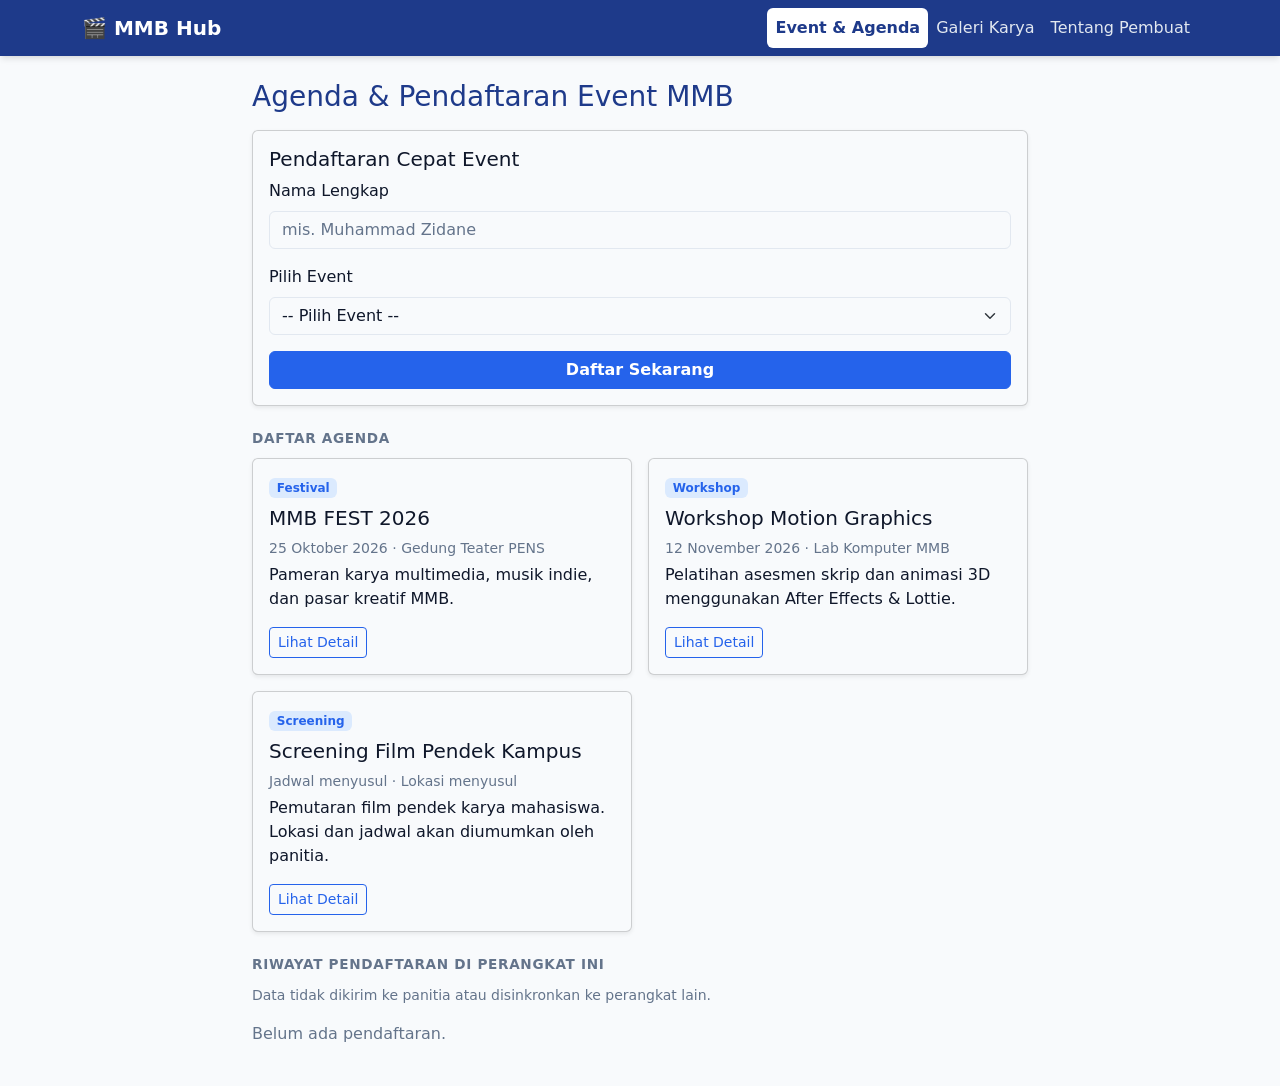
==== commit 85e15598: "Initial commit: upload ppv-project-akhir-5125500046" ====
--- a/index.html
+++ b/index.html
@@ -4,8 +4,8 @@
   <meta charset="utf-8">
   <meta name="viewport" content="width=device-width, initial-scale=1">
   <title>MMB Media & Event Hub — Project Akhir PPV</title>
-  <!-- Bootstrap 5.3.3 (versi terkunci). Urutan penting: pustaka dulu, gaya sendiri sesudahnya. -->
-  <link rel="stylesheet" href="https://cdn.jsdelivr.net/npm/bootstrap@5.3.3/dist/css/bootstrap.min.css">
+  <!-- Bootstrap 5.3.3 (salinan lokal, versi terkunci). Urutan penting: pustaka dulu, gaya sendiri sesudahnya. -->
+  <link rel="stylesheet" href="vendor/bootstrap.min.css">
   <link rel="stylesheet" href="src/style.css">
 </head>
 <body>
@@ -21,15 +21,17 @@
       </button>
       <div class="collapse navbar-collapse" id="menuUtama">
         <ul class="navbar-nav ms-md-auto" id="menu-tampilan">
-<li class="nav-item"><button type="button" class="nav-link active" data-bs-toggle="collapse" data-bs-target=".navbar-collapse.show" data-view="event" aria-current="page">Event &amp; Agenda</button></li>
-<li class="nav-item"><button type="button" class="nav-link" data-bs-toggle="collapse" data-bs-target=".navbar-collapse.show" data-view="galeri">Galeri Karya</button></li>
-<li class="nav-item"><button type="button" class="nav-link" data-bs-toggle="collapse" data-bs-target=".navbar-collapse.show" data-view="tentang">Tentang Pembuat</button></li>
+<li class="nav-item"><button type="button" class="nav-link active" data-view="event" aria-current="page">Event &amp; Agenda</button></li>
+<li class="nav-item"><button type="button" class="nav-link" data-view="galeri">Galeri Karya</button></li>
+<li class="nav-item"><button type="button" class="nav-link" data-view="tentang">Tentang Pembuat</button></li>
         </ul>
       </div>
     </div>
   </nav>
 
   <main id="konten" class="container app-container py-4">
+
+    <p id="peringatan-storage" class="alert alert-warning" role="alert" hidden></p>
 
     <!-- Tampilan 1: Event & Agenda -->
     <section id="event" class="view-section aktif" aria-labelledby="judul-event">
@@ -42,12 +44,12 @@
           <form id="form-rsvp" novalidate>
             <div class="mb-3">
               <label for="nama" class="form-label">Nama Lengkap</label>
-              <input type="text" id="nama" name="nama" class="form-control" placeholder="mis. Muhammad Zidane" autocomplete="off" aria-describedby="err-nama">
+              <input type="text" id="nama" name="nama" class="form-control" placeholder="mis. Muhammad Zidane" autocomplete="name" required maxlength="100" aria-describedby="err-nama">
               <div id="err-nama" class="invalid-feedback" role="alert"></div>
             </div>
             <div class="mb-3">
               <label for="pilihan-event" class="form-label">Pilih Event</label>
-              <select id="pilihan-event" name="pilihan-event" class="form-select" aria-describedby="err-event"></select>
+              <select id="pilihan-event" name="pilihan-event" class="form-select" required aria-describedby="err-event"></select>
               <div id="err-event" class="invalid-feedback" role="alert"></div>
             </div>
             <button type="submit" class="btn btn-primary w-100">Daftar Sekarang</button>
@@ -55,8 +57,13 @@
         </div>
       </div>
 
-      <h2 class="section-title">Daftar Agenda Mendatang</h2>
+      <h2 class="section-title">Daftar Agenda</h2>
       <div id="event-grid" class="row g-3"></div>
+
+      <h2 class="section-title">Riwayat Pendaftaran di Perangkat Ini</h2>
+      <p class="small text-body-secondary">Data tidak dikirim ke panitia atau disinkronkan ke perangkat lain.</p>
+      <p id="rsvp-kosong" class="text-body-secondary">Belum ada pendaftaran.</p>
+      <ul id="daftar-rsvp" class="list-group"></ul>
     </section>
 
     <!-- Tampilan 2: Galeri Karya (media gambar + audio) -->
@@ -80,7 +87,7 @@
         <div class="col-12 col-md-6">
           <article class="card h-100 shadow-sm">
             <div class="img-wrapper m-3 mb-0">
-              <img src="assets/poster-mmbfest.jpg" alt="Poster Resmi MMB FEST 2026" class="media-img" loading="lazy">
+              <img src="assets/poster-mmbfest.jpg" alt="Poster Resmi MMB FEST 2026" class="media-img img-fluid" loading="lazy">
             </div>
             <div class="card-body">
               <h2 class="h5 card-title">Brand Identity MMB FEST 2026</h2>
@@ -91,7 +98,7 @@
         <div class="col-12 col-md-6">
           <article class="card h-100 shadow-sm">
             <div class="img-wrapper m-3 mb-0">
-              <img src="assets/kopi-tjangkir.jpg" alt="Desain Aset Motion Graphics Kopi Tjangkir" class="media-img" loading="lazy">
+              <img src="assets/kopi-tjangkir.jpg" alt="Desain Aset Motion Graphics Kopi Tjangkir" class="media-img img-fluid" loading="lazy">
             </div>
             <div class="card-body">
               <h2 class="h5 card-title">Motion Graphics Kopi Tjangkir</h2>
@@ -159,8 +166,7 @@
   </div>
 
   <!-- Bundle JS Bootstrap (sudah termasuk Popper), versi terkunci. Hanya ui-pustaka.js yang memanggil API-nya. -->
-  <script src="https://cdn.jsdelivr.net/npm/bootstrap@5.3.3/dist/js/bootstrap.bundle.min.js" defer></script>
-  <script src="src/ui-pustaka.js" defer></script>
-  <script src="src/main.js" defer></script>
+  <script src="vendor/bootstrap.bundle.min.js" defer></script>
+  <script type="module" src="./src/main.js"></script>
 </body>
 </html>
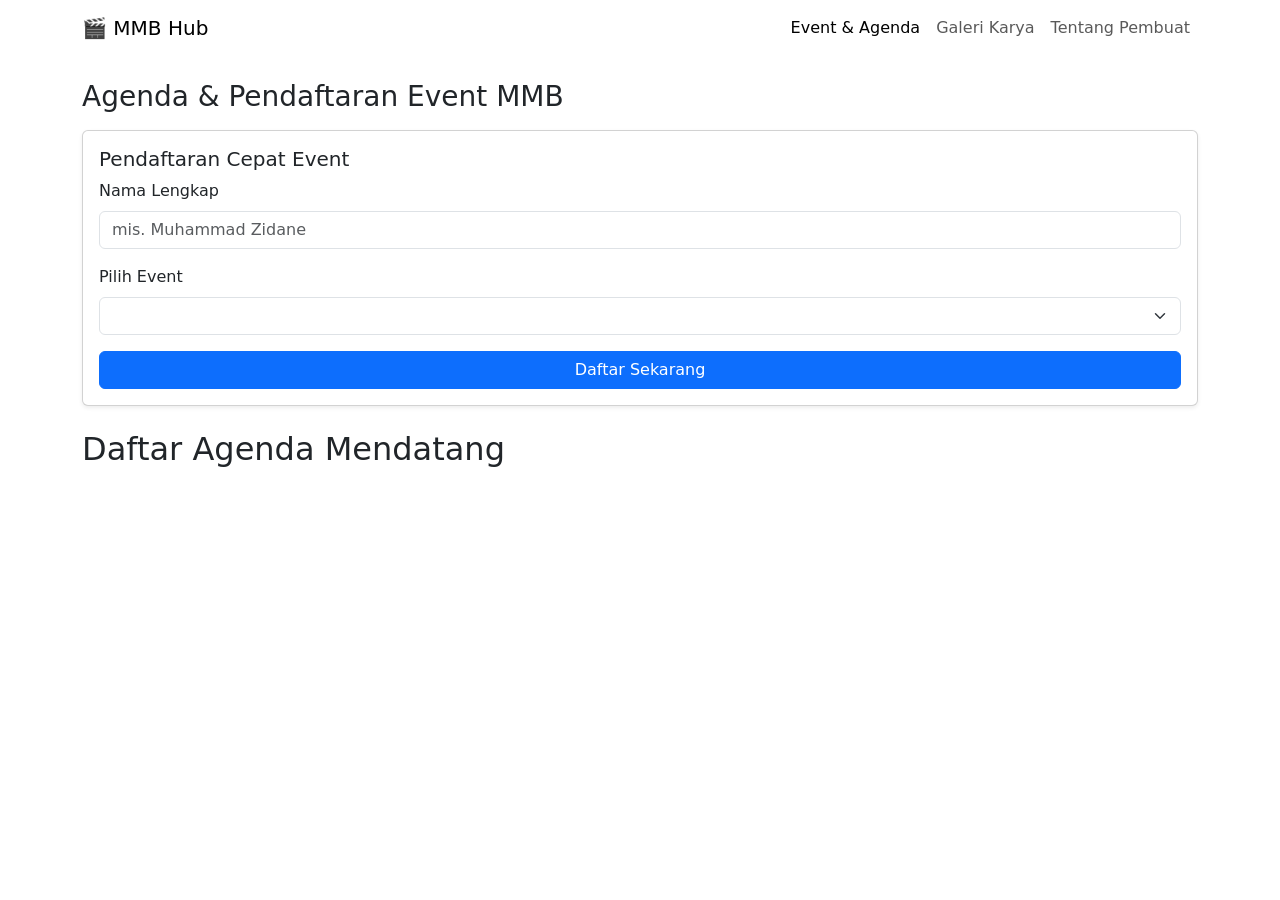
==== commit e91f0847: "Add files via upload" ====
--- a/index.html
+++ b/index.html
@@ -4,8 +4,8 @@
   <meta charset="utf-8">
   <meta name="viewport" content="width=device-width, initial-scale=1">
   <title>MMB Media & Event Hub — Project Akhir PPV</title>
-  <!-- Bootstrap 5.3.3 (salinan lokal, versi terkunci). Urutan penting: pustaka dulu, gaya sendiri sesudahnya. -->
-  <link rel="stylesheet" href="vendor/bootstrap.min.css">
+  <!-- Bootstrap 5.3.3 (versi terkunci). Urutan penting: pustaka dulu, gaya sendiri sesudahnya. -->
+  <link rel="stylesheet" href="https://cdn.jsdelivr.net/npm/bootstrap@5.3.3/dist/css/bootstrap.min.css">
   <link rel="stylesheet" href="src/style.css">
 </head>
 <body>
@@ -21,17 +21,15 @@
       </button>
       <div class="collapse navbar-collapse" id="menuUtama">
         <ul class="navbar-nav ms-md-auto" id="menu-tampilan">
-<li class="nav-item"><button type="button" class="nav-link active" data-view="event" aria-current="page">Event &amp; Agenda</button></li>
-<li class="nav-item"><button type="button" class="nav-link" data-view="galeri">Galeri Karya</button></li>
-<li class="nav-item"><button type="button" class="nav-link" data-view="tentang">Tentang Pembuat</button></li>
+<li class="nav-item"><button type="button" class="nav-link active" data-bs-toggle="collapse" data-bs-target=".navbar-collapse.show" data-view="event" aria-current="page">Event &amp; Agenda</button></li>
+<li class="nav-item"><button type="button" class="nav-link" data-bs-toggle="collapse" data-bs-target=".navbar-collapse.show" data-view="galeri">Galeri Karya</button></li>
+<li class="nav-item"><button type="button" class="nav-link" data-bs-toggle="collapse" data-bs-target=".navbar-collapse.show" data-view="tentang">Tentang Pembuat</button></li>
         </ul>
       </div>
     </div>
   </nav>
 
   <main id="konten" class="container app-container py-4">
-
-    <p id="peringatan-storage" class="alert alert-warning" role="alert" hidden></p>
 
     <!-- Tampilan 1: Event & Agenda -->
     <section id="event" class="view-section aktif" aria-labelledby="judul-event">
@@ -44,12 +42,12 @@
           <form id="form-rsvp" novalidate>
             <div class="mb-3">
               <label for="nama" class="form-label">Nama Lengkap</label>
-              <input type="text" id="nama" name="nama" class="form-control" placeholder="mis. Muhammad Zidane" autocomplete="name" required maxlength="100" aria-describedby="err-nama">
+              <input type="text" id="nama" name="nama" class="form-control" placeholder="mis. Muhammad Zidane" autocomplete="off" aria-describedby="err-nama">
               <div id="err-nama" class="invalid-feedback" role="alert"></div>
             </div>
             <div class="mb-3">
               <label for="pilihan-event" class="form-label">Pilih Event</label>
-              <select id="pilihan-event" name="pilihan-event" class="form-select" required aria-describedby="err-event"></select>
+              <select id="pilihan-event" name="pilihan-event" class="form-select" aria-describedby="err-event"></select>
               <div id="err-event" class="invalid-feedback" role="alert"></div>
             </div>
             <button type="submit" class="btn btn-primary w-100">Daftar Sekarang</button>
@@ -57,13 +55,8 @@
         </div>
       </div>
 
-      <h2 class="section-title">Daftar Agenda</h2>
+      <h2 class="section-title">Daftar Agenda Mendatang</h2>
       <div id="event-grid" class="row g-3"></div>
-
-      <h2 class="section-title">Riwayat Pendaftaran di Perangkat Ini</h2>
-      <p class="small text-body-secondary">Data tidak dikirim ke panitia atau disinkronkan ke perangkat lain.</p>
-      <p id="rsvp-kosong" class="text-body-secondary">Belum ada pendaftaran.</p>
-      <ul id="daftar-rsvp" class="list-group"></ul>
     </section>
 
     <!-- Tampilan 2: Galeri Karya (media gambar + audio) -->
@@ -166,7 +159,8 @@
   </div>
 
   <!-- Bundle JS Bootstrap (sudah termasuk Popper), versi terkunci. Hanya ui-pustaka.js yang memanggil API-nya. -->
-  <script src="vendor/bootstrap.bundle.min.js" defer></script>
-  <script type="module" src="./src/main.js"></script>
+  <script src="https://cdn.jsdelivr.net/npm/bootstrap@5.3.3/dist/js/bootstrap.bundle.min.js" defer></script>
+  <script src="src/ui-pustaka.js" defer></script>
+  <script src="src/main.js" defer></script>
 </body>
 </html>
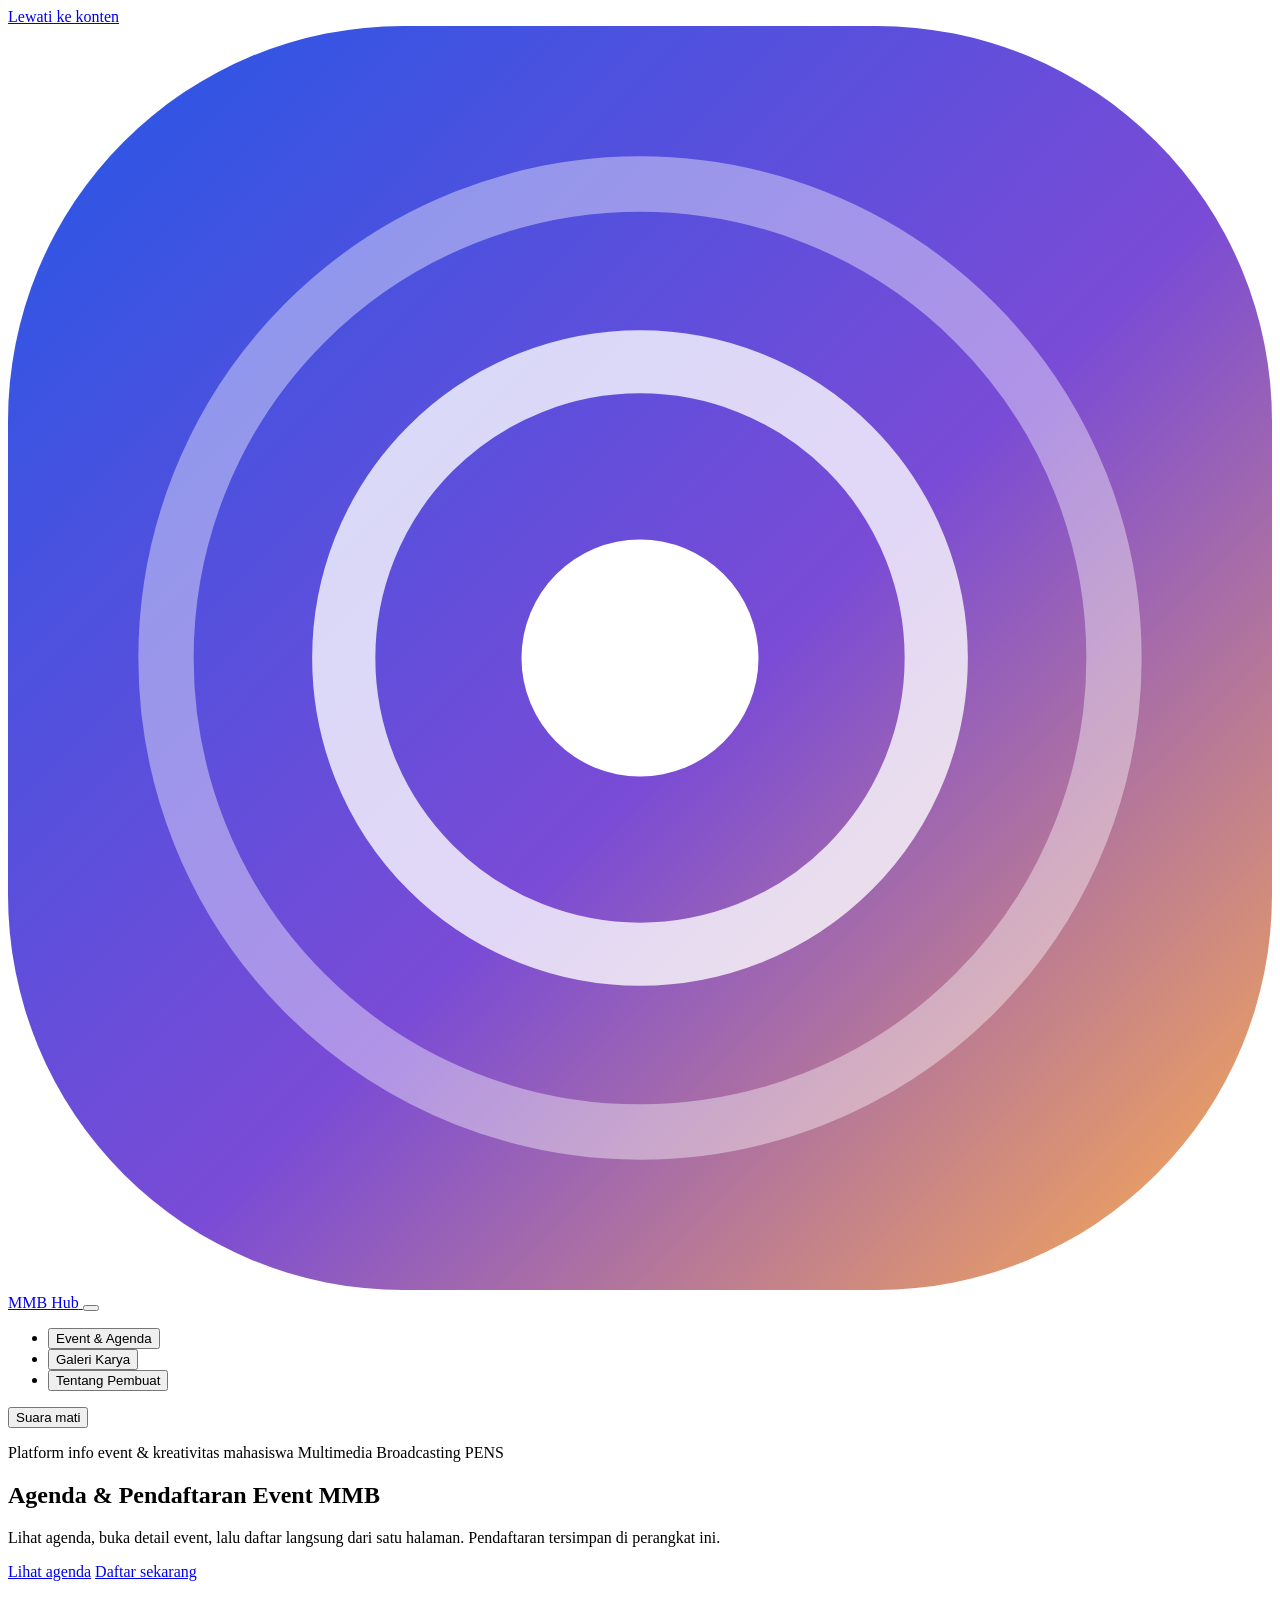
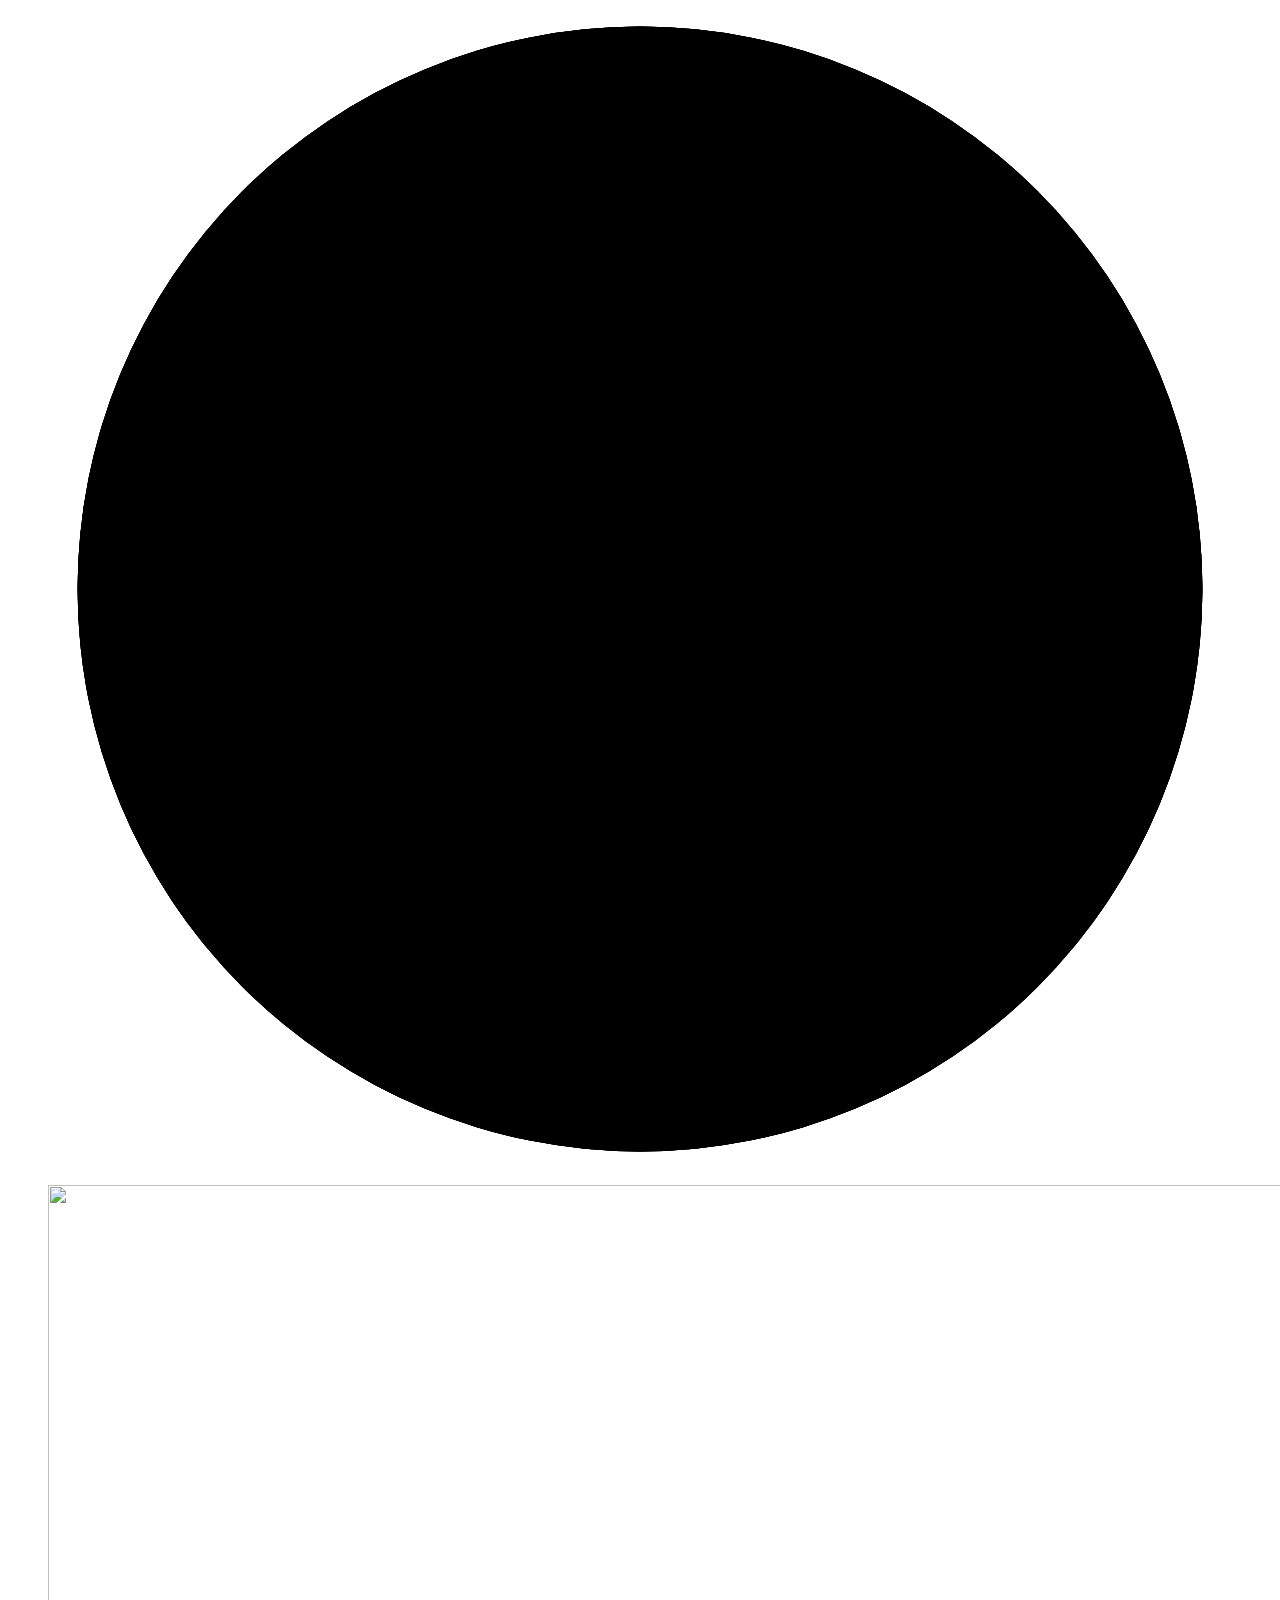
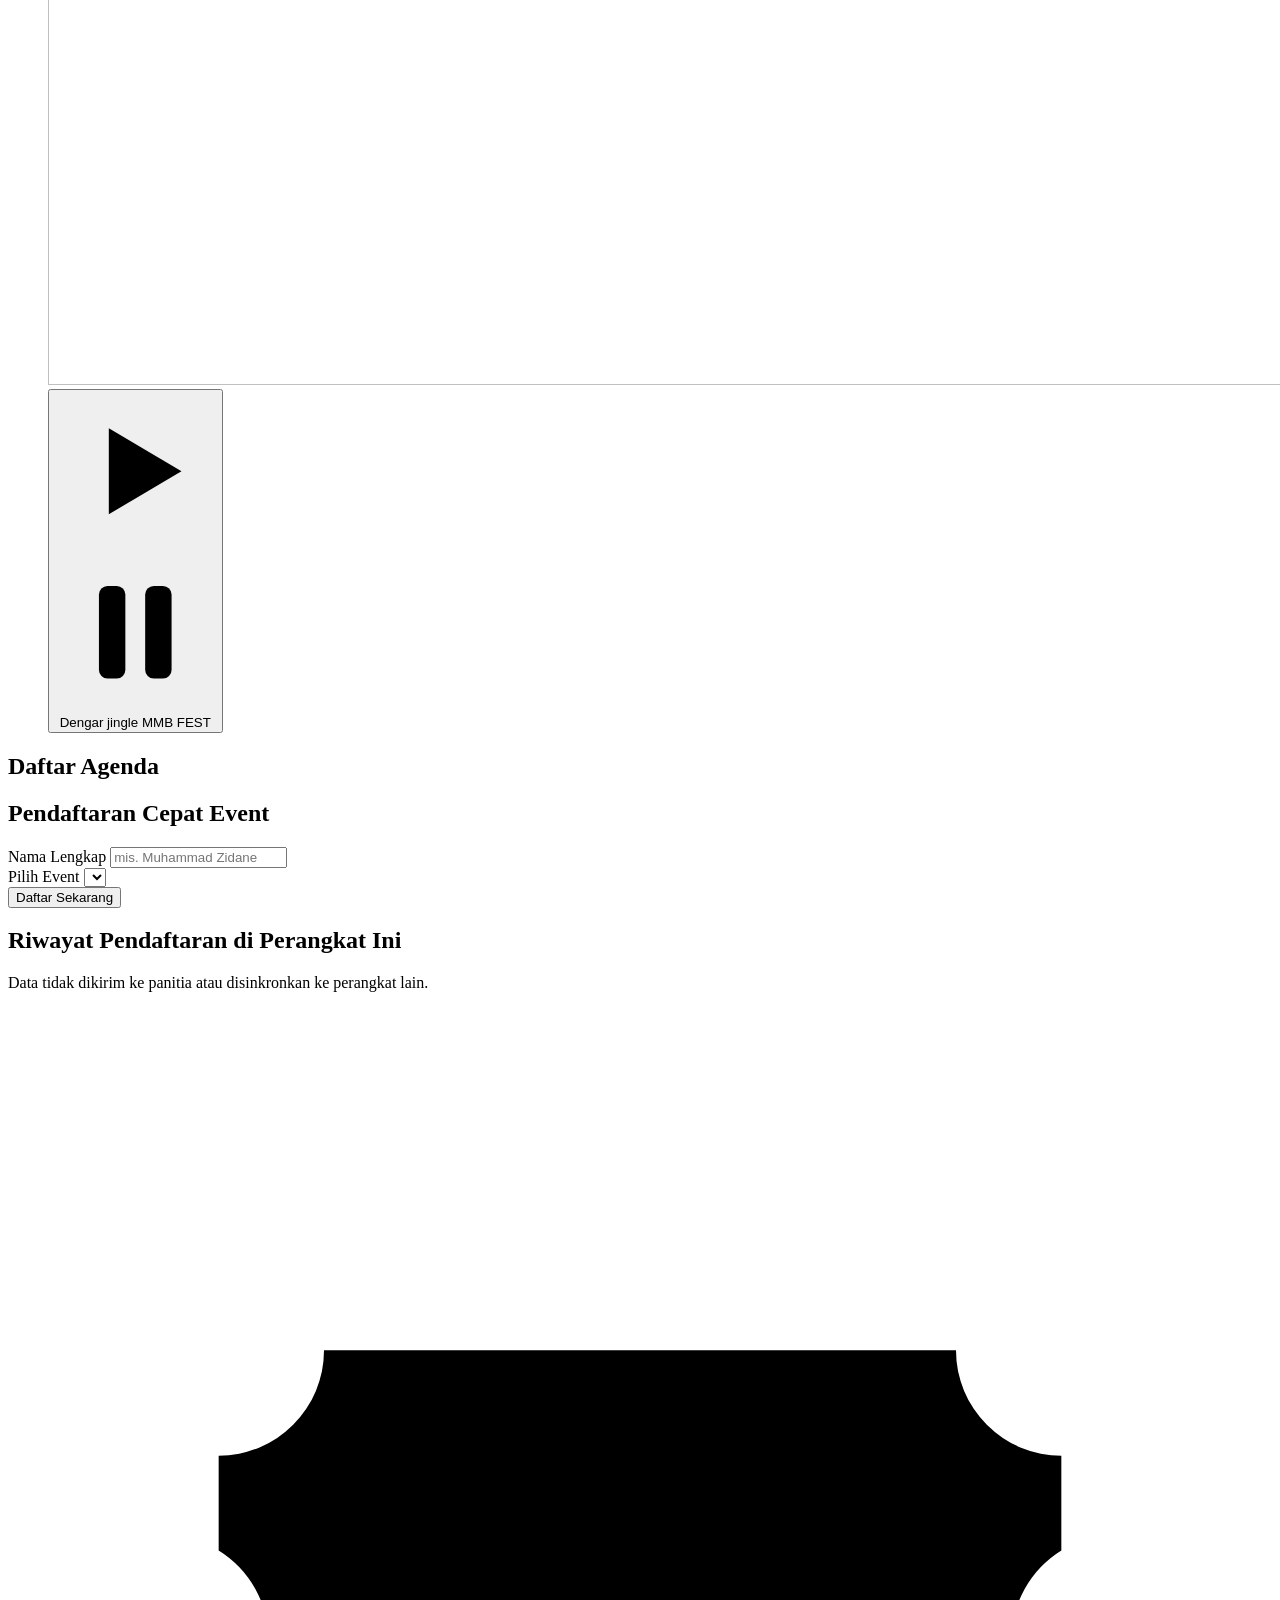
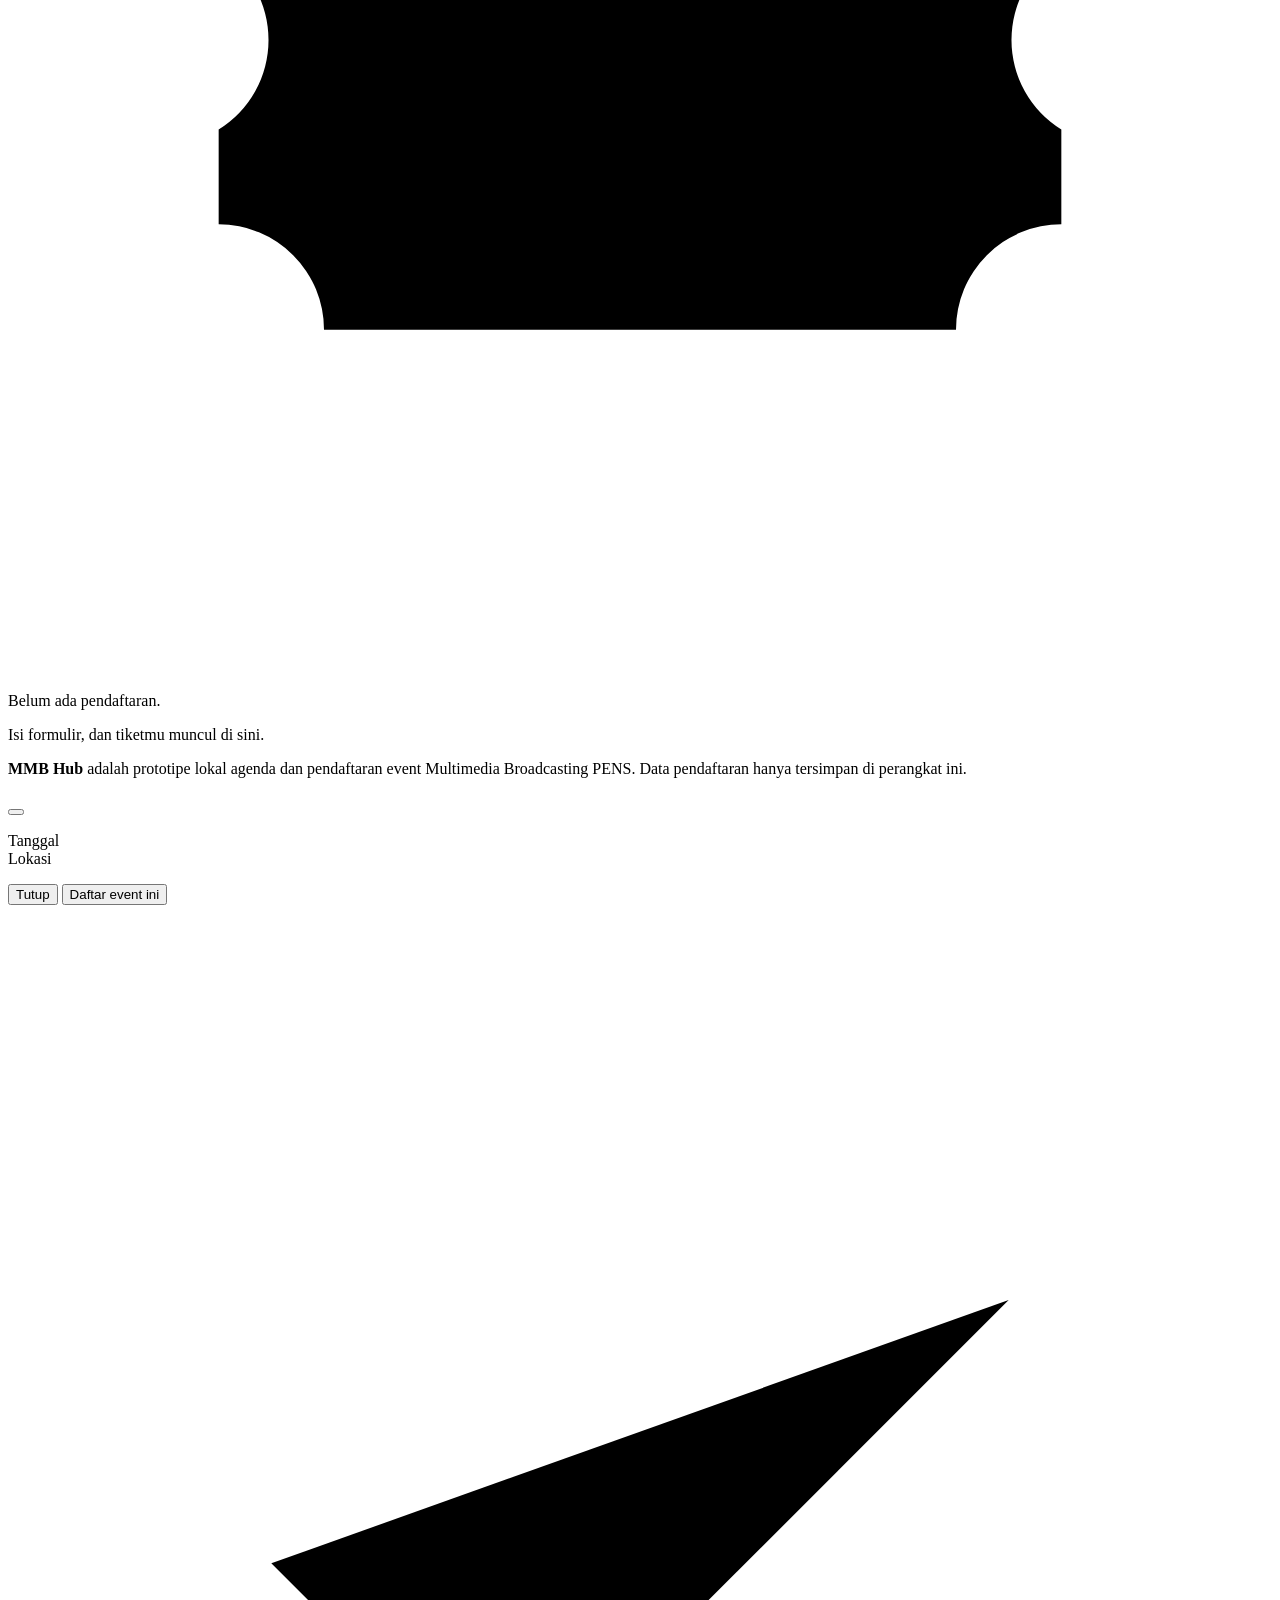
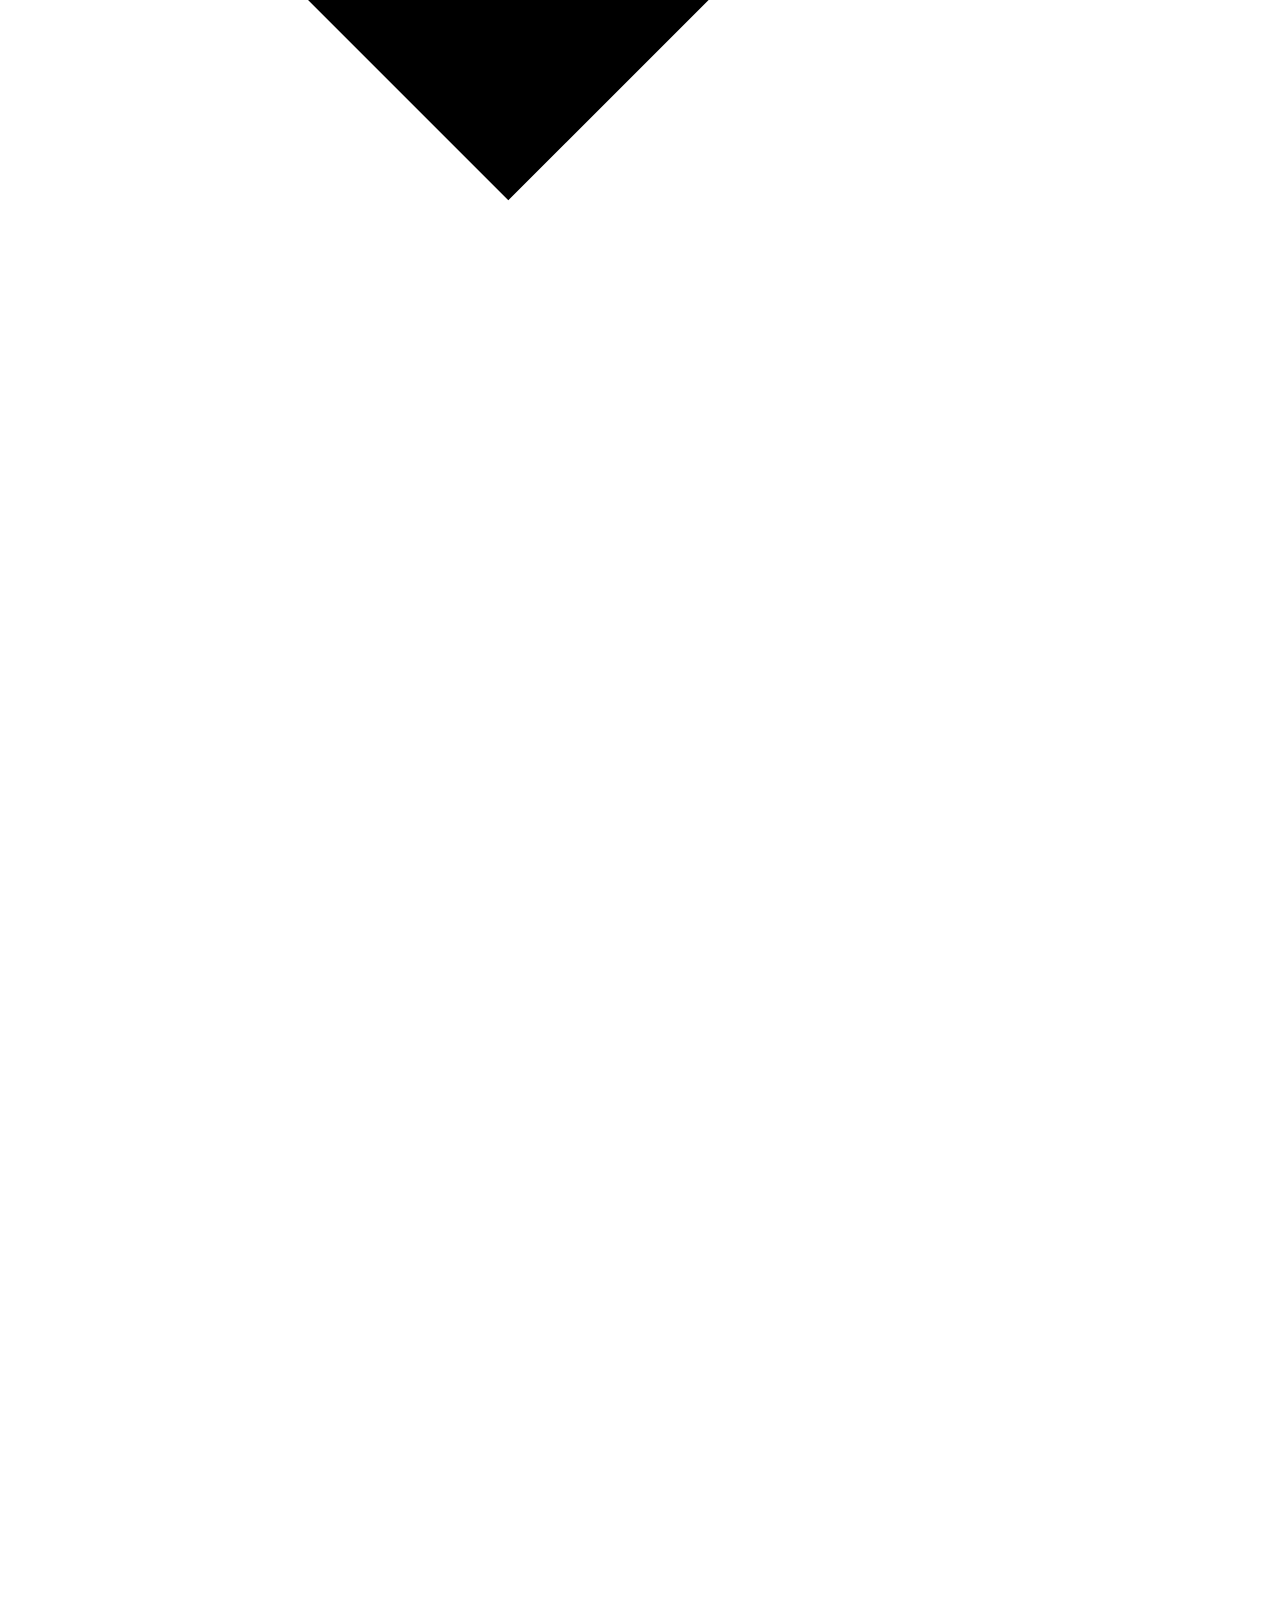
==== commit 439b81fb: "Add files via upload" ====
--- a/index.html
+++ b/index.html
@@ -3,145 +3,258 @@
 <head>
   <meta charset="utf-8">
   <meta name="viewport" content="width=device-width, initial-scale=1">
+  <meta name="theme-color" content="#0b1747">
   <title>MMB Media & Event Hub — Project Akhir PPV</title>
-  <!-- Bootstrap 5.3.3 (versi terkunci). Urutan penting: pustaka dulu, gaya sendiri sesudahnya. -->
-  <link rel="stylesheet" href="https://cdn.jsdelivr.net/npm/bootstrap@5.3.3/dist/css/bootstrap.min.css">
+  <!-- Penanda JS: gaya animasi masuk hanya aktif bila skrip berjalan, jadi konten tidak pernah tersembunyi tanpa JS. -->
+  <script>document.documentElement.classList.add('js');</script>
+  <link rel="preload" href="vendor/fonts/bricolage-grotesque-latin-wdth-normal.woff2" as="font" type="font/woff2" crossorigin>
+  <!-- Bootstrap 5.3.3 (salinan lokal, versi terkunci). Urutan penting: pustaka dulu, gaya sendiri sesudahnya. -->
+  <link rel="stylesheet" href="vendor/bootstrap.min.css">
   <link rel="stylesheet" href="src/style.css">
 </head>
-<body>
+<body data-tampilan="event">
+  <!-- Latar atmosfer: tiga lapis gradien, satu per tampilan, berganti dengan crossfade -->
+  <div class="atmosfer" aria-hidden="true">
+    <i class="atmosfer__lapis atmosfer__lapis--event"></i>
+    <i class="atmosfer__lapis atmosfer__lapis--galeri"></i>
+    <i class="atmosfer__lapis atmosfer__lapis--tentang"></i>
+  </div>
+
   <a class="visually-hidden-focusable" href="#konten">Lewati ke konten</a>
 
   <!-- KOMPONEN 1: Navbar (collapse di layar sempit) -->
   <nav class="navbar navbar-expand-md app-navbar sticky-top" aria-label="Navigasi utama">
-    <div class="container">
-      <a class="navbar-brand" href="#event" data-view="event"><span aria-hidden="true">🎬</span> MMB Hub</a>
+    <div class="container-fluid app-navbar__isi">
+      <a class="navbar-brand" href="#event" data-view="event">
+        <svg class="merek-tanda" viewBox="0 0 32 32" aria-hidden="true" focusable="false">
+          <defs><linearGradient id="gradien-merek" x1="0" y1="0" x2="1" y2="1"><stop offset="0" stop-color="#2457e6"/><stop offset=".55" stop-color="#7a4bd6"/><stop offset="1" stop-color="#ffae4d"/></linearGradient></defs>
+          <rect width="32" height="32" rx="10" fill="url(#gradien-merek)"/>
+          <circle cx="16" cy="16" r="3" fill="#fff"/>
+          <circle cx="16" cy="16" r="7.5" fill="none" stroke="#fff" stroke-opacity=".78" stroke-width="1.6"/>
+          <circle cx="16" cy="16" r="12" fill="none" stroke="#fff" stroke-opacity=".4" stroke-width="1.4"/>
+        </svg>
+        <span>MMB Hub</span>
+      </a>
       <button class="navbar-toggler" type="button" data-bs-toggle="collapse" data-bs-target="#menuUtama"
               aria-controls="menuUtama" aria-expanded="false" aria-label="Buka menu">
         <span class="navbar-toggler-icon"></span>
       </button>
       <div class="collapse navbar-collapse" id="menuUtama">
+        <span class="nav-indikator" aria-hidden="true"></span>
         <ul class="navbar-nav ms-md-auto" id="menu-tampilan">
-<li class="nav-item"><button type="button" class="nav-link active" data-bs-toggle="collapse" data-bs-target=".navbar-collapse.show" data-view="event" aria-current="page">Event &amp; Agenda</button></li>
-<li class="nav-item"><button type="button" class="nav-link" data-bs-toggle="collapse" data-bs-target=".navbar-collapse.show" data-view="galeri">Galeri Karya</button></li>
-<li class="nav-item"><button type="button" class="nav-link" data-bs-toggle="collapse" data-bs-target=".navbar-collapse.show" data-view="tentang">Tentang Pembuat</button></li>
+<li class="nav-item"><button type="button" class="nav-link active" data-view="event" data-sfx="transisi" aria-current="page">Event &amp; Agenda</button></li>
+<li class="nav-item"><button type="button" class="nav-link" data-view="galeri" data-sfx="transisi">Galeri Karya</button></li>
+<li class="nav-item"><button type="button" class="nav-link" data-view="tentang" data-sfx="transisi">Tentang Pembuat</button></li>
         </ul>
       </div>
+      <!-- Kontrol suara: mati secara bawaan, tidak ada audio yang berbunyi sebelum pengguna menyalakannya -->
+      <button type="button" class="tombol-suara" id="tombol-suara" data-sfx="diam" aria-pressed="false" aria-label="Suara antarmuka" title="Nyalakan efek suara klik dan transisi">
+        <span class="tally" aria-hidden="true"></span>
+        <span class="tombol-suara__teks">Suara <span id="status-suara" class="tombol-suara__status">mati</span></span>
+      </button>
     </div>
   </nav>
-
-  <main id="konten" class="container app-container py-4">
+  <p class="visually-hidden" id="pengumuman-suara" role="status" aria-live="polite"></p>
+
+  <main id="konten" class="container app-container" tabindex="-1">
+
+    <p id="peringatan-storage" class="alert alert-warning" role="alert" hidden></p>
 
     <!-- Tampilan 1: Event & Agenda -->
     <section id="event" class="view-section aktif" aria-labelledby="judul-event">
-      <h1 id="judul-event" class="h3 mb-3">Agenda &amp; Pendaftaran Event MMB</h1>
-
-      <!-- KOMPONEN 2: Card (form pendaftaran) -->
-      <div class="card shadow-sm mb-4">
-        <div class="card-body">
-          <h2 class="h5 card-title">Pendaftaran Cepat Event</h2>
-          <form id="form-rsvp" novalidate>
-            <div class="mb-3">
-              <label for="nama" class="form-label">Nama Lengkap</label>
-              <input type="text" id="nama" name="nama" class="form-control" placeholder="mis. Muhammad Zidane" autocomplete="off" aria-describedby="err-nama">
-              <div id="err-nama" class="invalid-feedback" role="alert"></div>
-            </div>
-            <div class="mb-3">
-              <label for="pilihan-event" class="form-label">Pilih Event</label>
-              <select id="pilihan-event" name="pilihan-event" class="form-select" aria-describedby="err-event"></select>
-              <div id="err-event" class="invalid-feedback" role="alert"></div>
-            </div>
-            <button type="submit" class="btn btn-primary w-100">Daftar Sekarang</button>
-          </form>
-        </div>
-      </div>
-
-      <h2 class="section-title">Daftar Agenda Mendatang</h2>
-      <div id="event-grid" class="row g-3"></div>
+
+      <header class="hero" id="hero">
+        <div class="hero__sprocket hero__sprocket--kiri" aria-hidden="true"></div>
+        <div class="hero__sprocket hero__sprocket--kanan" aria-hidden="true"></div>
+        <div class="hero__cahaya" aria-hidden="true"></div>
+
+        <div class="hero__isi">
+          <p class="hero__lencana">Platform info event &amp; kreativitas mahasiswa Multimedia Broadcasting PENS</p>
+          <h1 id="judul-event" class="hero__judul">Agenda &amp; Pendaftaran Event MMB</h1>
+          <p class="hero__lead">Lihat agenda, buka detail event, lalu daftar langsung dari satu halaman. Pendaftaran tersimpan di perangkat ini.</p>
+          <div class="hero__aksi">
+            <a class="btn btn-terang" href="#agenda">Lihat agenda</a>
+            <a class="btn btn-kaca" href="#form-pendaftaran">Daftar sekarang</a>
+          </div>
+        </div>
+
+        <figure class="hero__poster" aria-label="Poster MMB FEST 2026 dengan pemutar jingle">
+          <svg class="cincin" viewBox="0 0 400 400" aria-hidden="true" focusable="false">
+            <circle cx="200" cy="200" r="190"/><circle cx="200" cy="200" r="190"/><circle cx="200" cy="200" r="190"/><circle cx="200" cy="200" r="190"/>
+          </svg>
+          <div class="bingkai">
+            <img class="bingkai__gambar" src="assets/poster-mmbfest.jpg" alt="" width="1280" height="800">
+            <button type="button" class="putar-poster" data-jingle="toggle" data-sfx="diam" aria-pressed="false">
+              <span class="putar-poster__ikon" aria-hidden="true">
+                <svg class="ikon-putar" viewBox="0 0 24 24" focusable="false"><path d="M8 5.5v13l11-6.5z" fill="currentColor"/></svg>
+                <svg class="ikon-jeda" viewBox="0 0 24 24" focusable="false"><rect x="6.5" y="5" width="4" height="14" rx="1.3" fill="currentColor"/><rect x="13.5" y="5" width="4" height="14" rx="1.3" fill="currentColor"/></svg>
+              </span>
+              <span>Dengar jingle MMB FEST</span>
+            </button>
+          </div>
+        </figure>
+      </header>
+
+      <div class="bagian" id="agenda">
+        <h2 class="section-title" data-reveal>Daftar Agenda</h2>
+        <div id="event-grid" class="agenda-grid"></div>
+      </div>
+
+      <div class="bagian bagian--daftar" id="pendaftaran">
+        <!-- KOMPONEN 2: Card (form pendaftaran) -->
+        <div class="card kaca form-kartu" id="form-pendaftaran" data-reveal>
+          <div class="card-body">
+            <h2 class="card-title">Pendaftaran Cepat Event</h2>
+            <form id="form-rsvp" novalidate>
+              <div class="mb-3 field">
+                <label for="nama" class="form-label">Nama Lengkap</label>
+                <input type="text" id="nama" name="nama" class="form-control" placeholder="mis. Muhammad Zidane" autocomplete="name" required maxlength="100" aria-describedby="err-nama">
+                <div id="err-nama" class="invalid-feedback" role="alert"></div>
+              </div>
+              <div class="mb-4 field">
+                <label for="pilihan-event" class="form-label">Pilih Event</label>
+                <select id="pilihan-event" name="pilihan-event" class="form-select" required aria-describedby="err-event"></select>
+                <div id="err-event" class="invalid-feedback" role="alert"></div>
+              </div>
+              <button type="submit" class="btn btn-primary btn-kirim w-100">Daftar Sekarang</button>
+            </form>
+          </div>
+        </div>
+
+        <aside class="riwayat" aria-labelledby="judul-riwayat" data-reveal>
+          <h2 class="section-title" id="judul-riwayat">Riwayat Pendaftaran di Perangkat Ini</h2>
+          <p class="small text-body-secondary">Data tidak dikirim ke panitia atau disinkronkan ke perangkat lain.</p>
+          <div id="rsvp-kosong" class="kosong">
+            <svg class="kosong__ikon" viewBox="0 0 24 24" aria-hidden="true" focusable="false"><path d="M4 8.5a2 2 0 0 0 2-2h12a2 2 0 0 0 2 2v1.8a2 2 0 0 0 0 3.4v1.8a2 2 0 0 0-2 2H6a2 2 0 0 0-2-2v-1.8a2 2 0 0 0 0-3.4Z"/><path d="M14.5 6.5v11" stroke-dasharray="1.6 2.4"/></svg>
+            <p class="mb-0">Belum ada pendaftaran.</p>
+            <p class="small text-body-secondary mb-0">Isi formulir, dan tiketmu muncul di sini.</p>
+          </div>
+          <ul id="daftar-rsvp" class="tiket-daftar"></ul>
+        </aside>
+      </div>
     </section>
 
     <!-- Tampilan 2: Galeri Karya (media gambar + audio) -->
     <section id="galeri" class="view-section" hidden aria-labelledby="judul-galeri">
-      <h1 id="judul-galeri" class="h3 mb-3">Galeri Karya &amp; Aset Media</h1>
-
-      <div class="card shadow-sm mb-4">
+      <h1 id="judul-galeri" class="judul-halaman">Galeri Karya &amp; Aset Media</h1>
+
+      <div class="card kaca pemutar" id="pemutar">
         <div class="card-body">
-          <h2 class="h5 card-title"><span aria-hidden="true">🎵</span> Audio Highlight: Theme Song MMB FEST</h2>
+          <h2 class="card-title"><svg class="ikon" viewBox="0 0 24 24" aria-hidden="true" focusable="false"><path d="M9 18V6l10-2v12"/><circle cx="6.5" cy="18" r="2.5"/><circle cx="16.5" cy="16" r="2.5"/></svg> Audio Highlight: Theme Song MMB FEST</h2>
           <p class="text-body-secondary small">Sampel audio promosi event MMB FEST 2026</p>
-          <audio id="audio-jingle" controls class="w-100">
-            <source src="assets/jingle-mmbfest.mp3" type="audio/mpeg">
-            <source src="assets/jingle-mmbfest.ogg" type="audio/ogg">
-            Peramban Anda tidak mendukung elemen pemutar audio.
-          </audio>
+
+          <!-- Pemutar bawaan peramban tetap ada sebagai cadangan; JS menyembunyikannya dan menampilkan pemutar kustom -->
+          <div class="pemutar__asli">
+            <audio id="audio-jingle" controls class="w-100">
+              <source src="assets/jingle-mmbfest.mp3" type="audio/mpeg">
+              <source src="assets/jingle-mmbfest.ogg" type="audio/ogg">
+              Peramban Anda tidak mendukung elemen pemutar audio.
+            </audio>
+          </div>
+
+          <div class="pemutar__kustom" hidden>
+            <button type="button" class="tombol-putar" data-jingle="toggle" data-sfx="diam" aria-pressed="false" aria-label="Putar jingle MMB FEST">
+              <svg class="ikon-putar" viewBox="0 0 24 24" aria-hidden="true" focusable="false"><path d="M8 5.5v13l11-6.5z" fill="currentColor"/></svg>
+              <svg class="ikon-jeda" viewBox="0 0 24 24" aria-hidden="true" focusable="false"><rect x="6.5" y="5" width="4" height="14" rx="1.3" fill="currentColor"/><rect x="13.5" y="5" width="4" height="14" rx="1.3" fill="currentColor"/></svg>
+            </button>
+            <div class="pemutar__jalur">
+              <div class="gelombang" id="gelombang" style="--p:0%">
+                <div class="gelombang__dasar" aria-hidden="true"></div>
+                <div class="gelombang__isi" aria-hidden="true"></div>
+                <input type="range" class="gelombang__geser" id="geser-audio" data-sfx="diam" min="0" max="1000" value="0" step="1" aria-label="Posisi audio" aria-valuetext="0:00">
+              </div>
+              <div class="pemutar__waktu" aria-hidden="true"><span id="waktu-kini">0:00</span><span id="waktu-total">0:00</span></div>
+            </div>
+          </div>
           <p id="audio-pesan" class="text-danger small mt-2 mb-0" role="status" hidden>Audio belum bisa dimuat. Coba muat ulang halaman.</p>
         </div>
       </div>
 
-      <div class="row g-3">
-        <div class="col-12 col-md-6">
-          <article class="card h-100 shadow-sm">
-            <div class="img-wrapper m-3 mb-0">
-              <img src="assets/poster-mmbfest.jpg" alt="Poster Resmi MMB FEST 2026" class="media-img img-fluid" loading="lazy">
-            </div>
-            <div class="card-body">
-              <h2 class="h5 card-title">Brand Identity MMB FEST 2026</h2>
-              <p class="card-text">Supergraphics &amp; pedoman visual identitas brand MMB FEST.</p>
-            </div>
-          </article>
-        </div>
-        <div class="col-12 col-md-6">
-          <article class="card h-100 shadow-sm">
-            <div class="img-wrapper m-3 mb-0">
-              <img src="assets/kopi-tjangkir.jpg" alt="Desain Aset Motion Graphics Kopi Tjangkir" class="media-img img-fluid" loading="lazy">
-            </div>
-            <div class="card-body">
-              <h2 class="h5 card-title">Motion Graphics Kopi Tjangkir</h2>
-              <p class="card-text">Katalog aset animasi promosional cafe dan spot kreatif.</p>
-            </div>
-          </article>
-        </div>
+      <div class="galeri-grid">
+        <article class="card karya karya--poster" data-reveal>
+          <div class="img-wrapper">
+            <img src="assets/poster-mmbfest.jpg" alt="Poster Resmi MMB FEST 2026" class="media-img img-fluid" loading="lazy" width="1280" height="800">
+          </div>
+          <div class="karya__keterangan">
+            <h2 class="card-title">Brand Identity MMB FEST 2026</h2>
+            <p class="card-text">Supergraphics &amp; pedoman visual identitas brand MMB FEST.</p>
+          </div>
+        </article>
+        <article class="card karya karya--kopi" data-reveal style="--i:1">
+          <div class="img-wrapper">
+            <img src="assets/kopi-tjangkir.jpg" alt="Desain Aset Motion Graphics Kopi Tjangkir" class="media-img img-fluid" loading="lazy" width="1280" height="800">
+          </div>
+          <div class="karya__keterangan">
+            <h2 class="card-title">Motion Graphics Kopi Tjangkir</h2>
+            <p class="card-text">Katalog aset animasi promosional cafe dan spot kreatif.</p>
+          </div>
+        </article>
       </div>
     </section>
 
     <!-- Tampilan 3: Tentang Pembuat -->
     <section id="tentang" class="view-section" hidden aria-labelledby="judul-tentang">
-      <h1 id="judul-tentang" class="h3 mb-3">Tentang Pembuat Prototipe</h1>
-      <div class="card shadow-sm">
-        <div class="card-body">
-          <div class="d-flex align-items-center gap-3 mb-3">
-            <div class="avatar" aria-hidden="true">MZ</div>
-            <div>
-              <h2 class="h5 mb-1">Muhammad Zidane Khairu Najah</h2>
-              <p class="text-body-secondary small mb-0">NRP: 5125500046 | Kelas: 3 D3 MM B</p>
-              <p class="text-body-secondary small mb-0">Politeknik Elektronika Negeri Surabaya (PENS)</p>
-            </div>
-          </div>
-          <hr>
-          <h3 class="h6">Fokus Keahlian &amp; Minat:</h3>
-          <ul>
-            <li>🎨 Graphic Design &amp; Visual Brand Identity</li>
-            <li>🎬 Motion Graphics &amp; 2D Animation</li>
-            <li>💻 Pemrograman Visual &amp; Front-End Web Development</li>
+      <h1 id="judul-tentang" class="judul-halaman">Tentang Pembuat Prototipe</h1>
+      <div class="profil">
+        <div class="card profil__kartu" data-reveal>
+          <svg class="profil__cincin" viewBox="0 0 400 400" aria-hidden="true" focusable="false"><circle cx="200" cy="200" r="60"/><circle cx="200" cy="200" r="110"/><circle cx="200" cy="200" r="160"/><circle cx="200" cy="200" r="210"/></svg>
+          <div class="avatar" aria-hidden="true">MZ</div>
+          <h2 class="profil__nama">Muhammad Zidane Khairu Najah</h2>
+          <dl class="profil__data">
+            <div><dt>NRP</dt><dd>5125500046</dd></div>
+            <div><dt>Kelas</dt><dd>3 D3 MM B</dd></div>
+            <div><dt>Institusi</dt><dd>Politeknik Elektronika Negeri Surabaya (PENS)</dd></div>
+          </dl>
+        </div>
+
+        <div class="profil__keahlian" data-reveal style="--i:1">
+          <h3 class="profil__judul-kecil">Fokus Keahlian &amp; Minat:</h3>
+          <ul class="keahlian">
+            <li class="keahlian__item nada-1">
+              <span class="keahlian__ikon" aria-hidden="true"><svg viewBox="0 0 24 24" focusable="false"><path d="M12 3a9 9 0 1 0 0 18c1.4 0 2-.9 2-1.8 0-1.2-1-1.5-1-2.7 0-1 .8-1.5 1.8-1.5H17a4 4 0 0 0 4-4C21 6.3 17 3 12 3Z"/><circle cx="7.5" cy="11" r="1"/><circle cx="10" cy="7.5" r="1"/><circle cx="14.5" cy="7.5" r="1"/></svg></span>
+              <span>Graphic Design &amp; Visual Brand Identity</span>
+            </li>
+            <li class="keahlian__item nada-2">
+              <span class="keahlian__ikon" aria-hidden="true"><svg viewBox="0 0 24 24" focusable="false"><rect x="3" y="4" width="18" height="16" rx="3"/><path d="M7 4v16M17 4v16M3 9h4M3 15h4M17 9h4M17 15h4"/></svg></span>
+              <span>Motion Graphics &amp; 2D Animation</span>
+            </li>
+            <li class="keahlian__item nada-3">
+              <span class="keahlian__ikon" aria-hidden="true"><svg viewBox="0 0 24 24" focusable="false"><path d="m8 8-4 4 4 4M16 8l4 4-4 4M13.5 5l-3 14"/></svg></span>
+              <span>Pemrograman Visual &amp; Front-End Web Development</span>
+            </li>
           </ul>
           <p class="small text-body-secondary mb-0">Dikembangkan dari Tugas 4 menjadi Project Akhir Praktikum Pemrograman Visual (TB033109).</p>
         </div>
       </div>
     </section>
   </main>
+
+  <footer class="app-footer">
+    <div class="container app-container">
+      <p class="mb-0"><strong>MMB Hub</strong> adalah prototipe lokal agenda dan pendaftaran event Multimedia Broadcasting PENS. Data pendaftaran hanya tersimpan di perangkat ini.</p>
+    </div>
+  </footer>
 
   <!-- KOMPONEN 3: Modal (detail event) -->
   <div class="modal fade" id="modalDetail" tabindex="-1" aria-labelledby="judulDetail" aria-hidden="true">
     <div class="modal-dialog modal-dialog-centered">
-      <div class="modal-content">
+      <div class="modal-content modal-kaca">
         <div class="modal-header">
-          <h2 class="modal-title h5" id="judulDetail" data-judul></h2>
+          <div class="modal-header__teks">
+            <span class="badge badge-kategori mb-2" data-kategori></span>
+            <h2 class="modal-title" id="judulDetail" data-judul></h2>
+          </div>
           <button type="button" class="btn-close" data-bs-dismiss="modal" aria-label="Tutup"></button>
         </div>
         <div class="modal-body">
-          <p class="text-body-secondary small" data-meta></p>
+          <dl class="modal-info">
+            <div><dt>Tanggal</dt><dd data-tanggal></dd></div>
+            <div><dt>Lokasi</dt><dd data-lokasi></dd></div>
+          </dl>
           <p data-isi class="mb-0"></p>
         </div>
         <div class="modal-footer">
-          <button type="button" class="btn btn-outline-secondary" data-bs-dismiss="modal">Tutup</button>
+          <button type="button" class="btn btn-tepi" data-bs-dismiss="modal">Tutup</button>
           <button type="button" class="btn btn-primary" id="tombol-daftar-modal">Daftar event ini</button>
         </div>
       </div>
@@ -150,17 +263,20 @@
 
   <!-- KOMPONEN 4: Toast (umpan balik pendaftaran) -->
   <div class="toast-container position-fixed bottom-0 end-0 p-3">
-    <div id="toastInfo" class="toast align-items-center text-bg-success border-0" role="status" aria-live="polite" aria-atomic="true">
-      <div class="d-flex">
+    <div id="toastInfo" class="toast toast-kaca border-0" data-jenis="sukses" role="status" aria-live="polite" aria-atomic="true">
+      <div class="d-flex align-items-start gap-3">
+        <span class="toast-ikon" aria-hidden="true">
+          <svg class="toast-ikon__sukses" viewBox="0 0 24 24" focusable="false"><path d="m5 12.5 4.5 4.5L19 7.5"/></svg>
+          <svg class="toast-ikon__peringatan" viewBox="0 0 24 24" focusable="false"><path d="M12 8v5M12 16.6v.01"/></svg>
+        </span>
         <div class="toast-body" data-pesan></div>
-        <button type="button" class="btn-close btn-close-white me-2 m-auto" data-bs-dismiss="toast" aria-label="Tutup"></button>
+        <button type="button" class="btn-close me-1" data-bs-dismiss="toast" aria-label="Tutup"></button>
       </div>
     </div>
   </div>
 
   <!-- Bundle JS Bootstrap (sudah termasuk Popper), versi terkunci. Hanya ui-pustaka.js yang memanggil API-nya. -->
-  <script src="https://cdn.jsdelivr.net/npm/bootstrap@5.3.3/dist/js/bootstrap.bundle.min.js" defer></script>
-  <script src="src/ui-pustaka.js" defer></script>
-  <script src="src/main.js" defer></script>
+  <script src="vendor/bootstrap.bundle.min.js" defer></script>
+  <script type="module" src="./src/main.js"></script>
 </body>
 </html>
